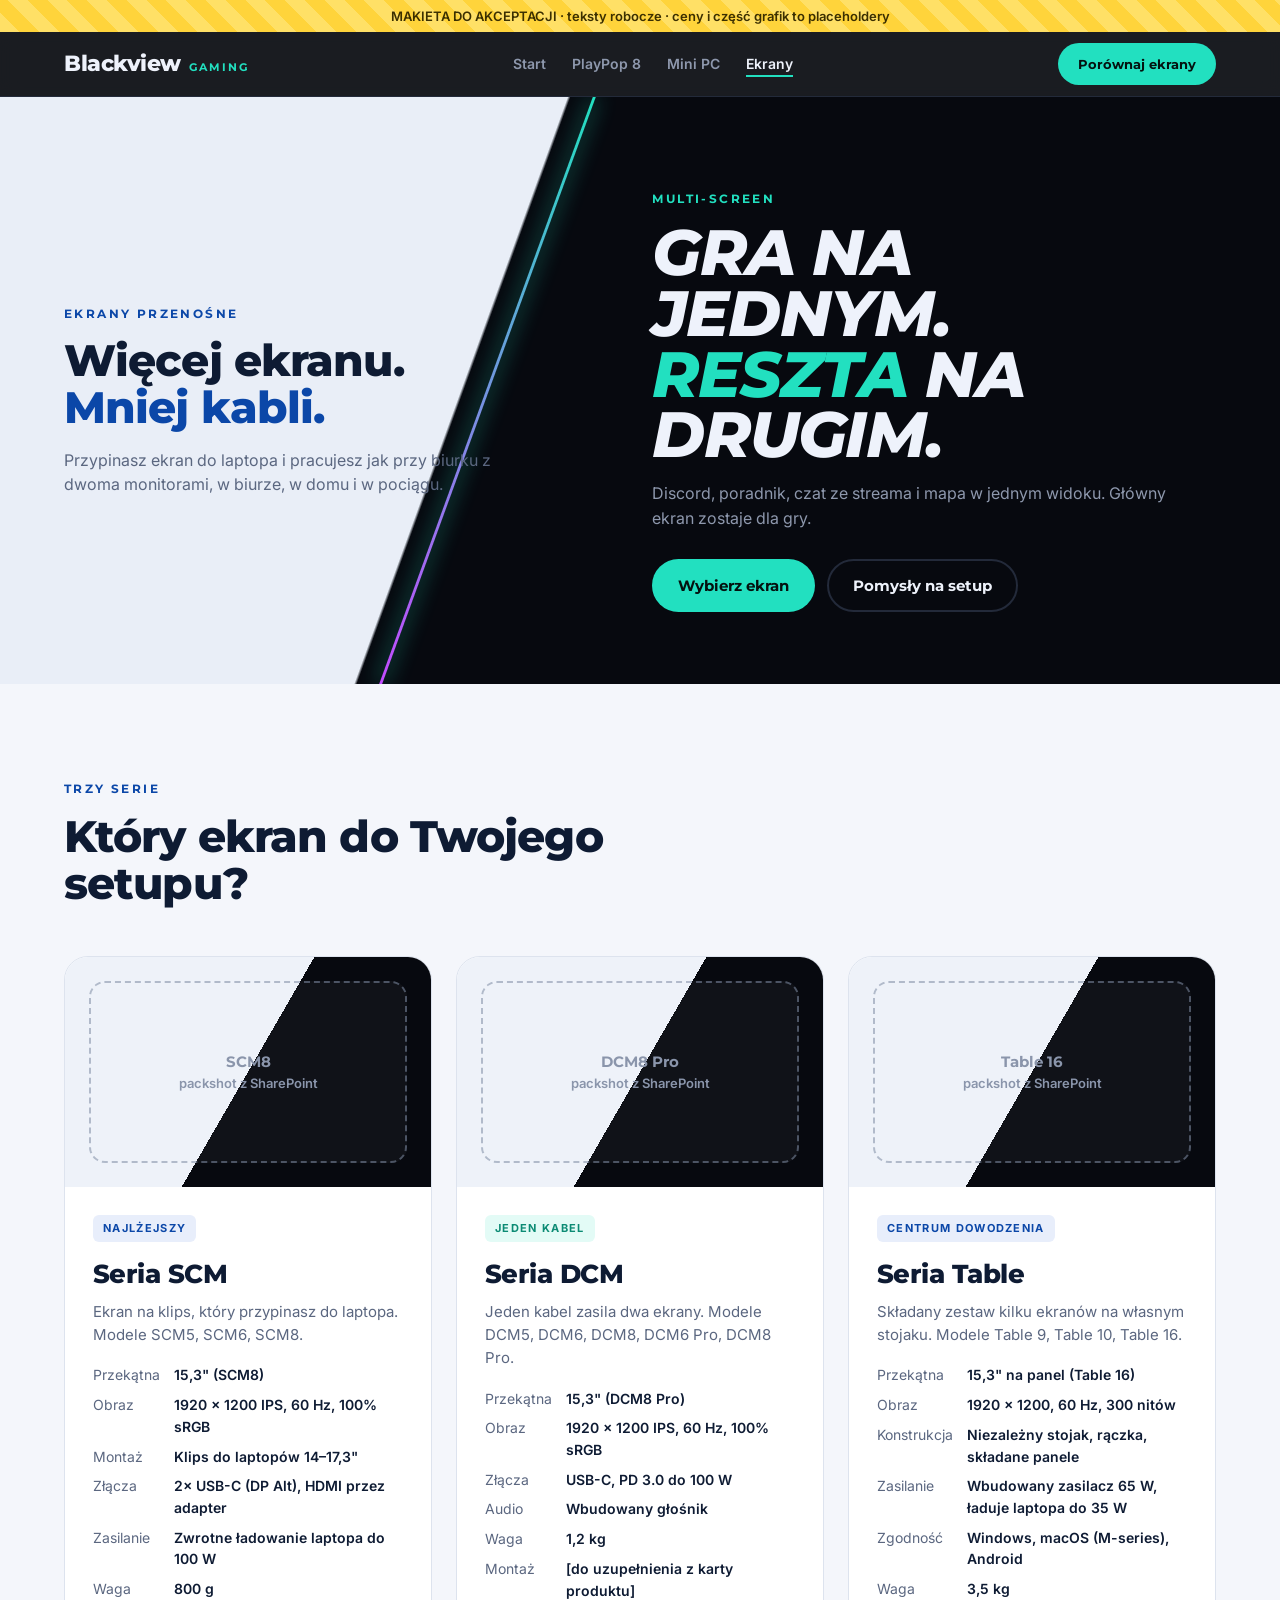
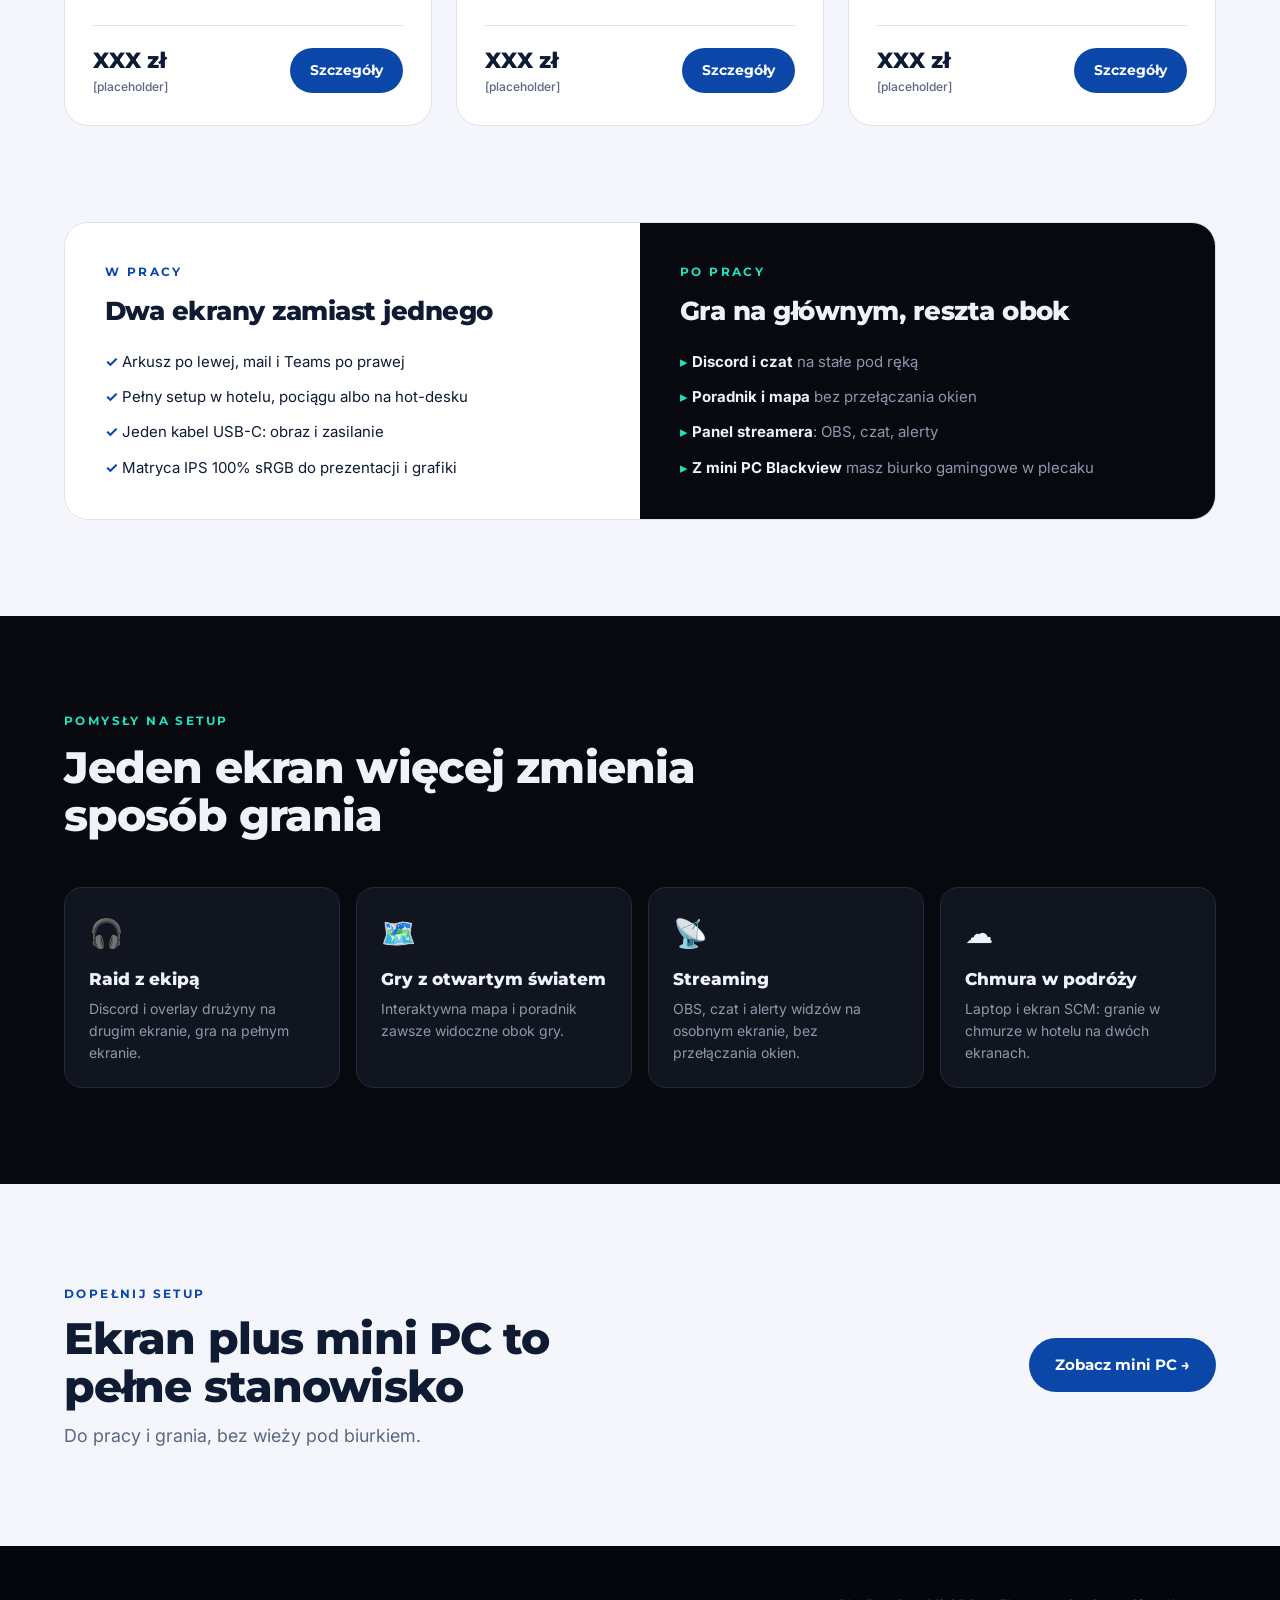
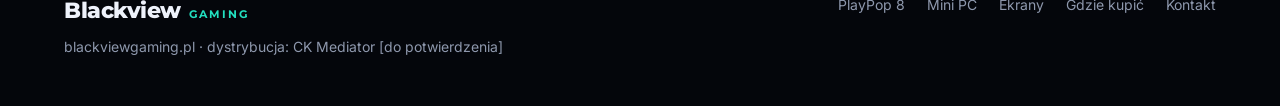
==== ekrany.html @ ffbd8dda "Makieta strony: hub + podstrony PlayPop 8, mini PC, ekrany" ====
<!doctype html>
<html lang="pl">
<head>
  <meta charset="utf-8">
  <meta name="viewport" content="width=device-width, initial-scale=1">
  <title>Ekrany przenośne Blackview – SCM, DCM, Table | blackviewgaming.pl</title>
  <meta name="description" content="Przenośne ekrany Blackview SCM, DCM i Table. Drugi ekran do laptopa w pracy, a po godzinach na czat, poradnik i stream.">
  <link rel="preconnect" href="https://fonts.googleapis.com">
  <link rel="preconnect" href="https://fonts.gstatic.com" crossorigin>
  <link href="https://fonts.googleapis.com/css2?family=Baloo+2:wght@700;800&family=Inter:wght@400;500;600;700&family=Montserrat:ital,wght@0,700;0,800;1,800&display=swap" rel="stylesheet">
  <link rel="stylesheet" href="assets/css/style.css">
</head>
<body>

<div class="mock-bar">MAKIETA DO AKCEPTACJI · teksty robocze · ceny i część grafik to placeholdery</div>

<header class="site-head">
  <div class="wrap">
    <a href="index.html" class="logo">Blackview <small>Gaming</small></a>
    <nav class="nav">
      <a href="index.html">Start</a>
      <a href="playpop.html">PlayPop 8</a>
      <a href="minipc.html">Mini PC</a>
      <a href="ekrany.html" class="active">Ekrany</a>
    </nav>
    <a href="#modele" class="btn btn-neon" style="padding:9px 18px;font-size:13px">Porównaj ekrany</a>
  </div>
</header>

<!-- ============ HERO ============ -->
<section class="page-hero">
  <div class="wrap grid">
    <div class="left">
      <span class="eyebrow">Ekrany przenośne</span>
      <h1 class="h-section" style="margin-top:12px">Więcej ekranu.<br><span class="hl-blue">Mniej kabli.</span></h1>
      <p>Przypinasz ekran do laptopa i pracujesz jak przy biurku z dwoma monitorami, w biurze, w domu i w pociągu.</p>
    </div>
    <div class="right">
      <span class="eyebrow hl-cyan">Multi-screen</span>
      <h2 class="h-display" style="margin-top:12px">Gra na jednym.<br><span class="hl-cyan">Reszta</span> na drugim.</h2>
      <p>Discord, poradnik, czat ze streama i mapa w jednym widoku. Główny ekran zostaje dla gry.</p>
      <div class="ctas">
        <a href="#modele" class="btn btn-neon">Wybierz ekran</a>
        <a href="#zastosowania" class="btn btn-ghost-dark">Pomysły na setup</a>
      </div>
    </div>
  </div>
</section>

<!-- ============ MODELE ============ -->
<section id="modele">
  <div class="wrap">
    <div class="section-head">
      <span class="eyebrow hl-blue">Trzy serie</span>
      <h2 class="h-section">Który ekran do Twojego setupu?</h2>
    </div>
    <div class="products">
      <article class="product">
        <div class="top"><div class="ph"><span><strong>SCM8</strong>packshot z SharePoint</span></div></div>
        <div class="body">
          <span class="badge">Najlżejszy</span>
          <h3>Seria SCM</h3>
          <p class="sub">Ekran na klips, który przypinasz do laptopa. Modele SCM5, SCM6, SCM8.</p>
          <dl>
            <dt>Przekątna</dt><dd>15,3" (SCM8)</dd>
            <dt>Obraz</dt><dd>1920 × 1200 IPS, 60 Hz, 100% sRGB</dd>
            <dt>Montaż</dt><dd>Klips do laptopów 14–17,3"</dd>
            <dt>Złącza</dt><dd>2× USB-C (DP Alt), HDMI przez adapter</dd>
            <dt>Zasilanie</dt><dd>Zwrotne ładowanie laptopa do 100 W</dd>
            <dt>Waga</dt><dd>800 g</dd>
          </dl>
          <div class="price-row">
            <div class="price">XXX zł<small>[placeholder]</small></div>
            <a href="#" class="btn btn-blue" style="padding:10px 18px;font-size:14px">Szczegóły</a>
          </div>
        </div>
      </article>

      <article class="product">
        <div class="top"><div class="ph"><span><strong>DCM8 Pro</strong>packshot z SharePoint</span></div></div>
        <div class="body">
          <span class="badge g">Jeden kabel</span>
          <h3>Seria DCM</h3>
          <p class="sub">Jeden kabel zasila dwa ekrany. Modele DCM5, DCM6, DCM8, DCM6 Pro, DCM8 Pro.</p>
          <dl>
            <dt>Przekątna</dt><dd>15,3" (DCM8 Pro)</dd>
            <dt>Obraz</dt><dd>1920 × 1200 IPS, 60 Hz, 100% sRGB</dd>
            <dt>Złącza</dt><dd>USB-C, PD 3.0 do 100 W</dd>
            <dt>Audio</dt><dd>Wbudowany głośnik</dd>
            <dt>Waga</dt><dd>1,2 kg</dd>
            <dt>Montaż</dt><dd>[do uzupełnienia z karty produktu]</dd>
          </dl>
          <div class="price-row">
            <div class="price">XXX zł<small>[placeholder]</small></div>
            <a href="#" class="btn btn-blue" style="padding:10px 18px;font-size:14px">Szczegóły</a>
          </div>
        </div>
      </article>

      <article class="product">
        <div class="top"><div class="ph"><span><strong>Table 16</strong>packshot z SharePoint</span></div></div>
        <div class="body">
          <span class="badge">Centrum dowodzenia</span>
          <h3>Seria Table</h3>
          <p class="sub">Składany zestaw kilku ekranów na własnym stojaku. Modele Table 9, Table 10, Table 16.</p>
          <dl>
            <dt>Przekątna</dt><dd>15,3" na panel (Table 16)</dd>
            <dt>Obraz</dt><dd>1920 × 1200, 60 Hz, 300 nitów</dd>
            <dt>Konstrukcja</dt><dd>Niezależny stojak, rączka, składane panele</dd>
            <dt>Zasilanie</dt><dd>Wbudowany zasilacz 65 W, ładuje laptopa do 35 W</dd>
            <dt>Zgodność</dt><dd>Windows, macOS (M-series), Android</dd>
            <dt>Waga</dt><dd>3,5 kg</dd>
          </dl>
          <div class="price-row">
            <div class="price">XXX zł<small>[placeholder]</small></div>
            <a href="#" class="btn btn-blue" style="padding:10px 18px;font-size:14px">Szczegóły</a>
          </div>
        </div>
      </article>
    </div>
  </div>
</section>

<!-- ============ DZIEŃ / WIECZÓR ============ -->
<section style="padding-top:0">
  <div class="wrap">
    <div class="modes">
      <div class="mode mode-light">
        <span class="eyebrow">W pracy</span>
        <h3>Dwa ekrany zamiast jednego</h3>
        <ul>
          <li>Arkusz po lewej, mail i Teams po prawej</li>
          <li>Pełny setup w hotelu, pociągu albo na hot-desku</li>
          <li>Jeden kabel USB-C: obraz i zasilanie</li>
          <li>Matryca IPS 100% sRGB do prezentacji i grafiki</li>
        </ul>
      </div>
      <div class="mode mode-dark">
        <span class="eyebrow">Po pracy</span>
        <h3>Gra na głównym, reszta obok</h3>
        <ul>
          <li><strong>Discord i czat</strong> na stałe pod ręką</li>
          <li><strong>Poradnik i mapa</strong> bez przełączania okien</li>
          <li><strong>Panel streamera</strong>: OBS, czat, alerty</li>
          <li><strong>Z mini PC Blackview</strong> masz biurko gamingowe w plecaku</li>
        </ul>
      </div>
    </div>
  </div>
</section>

<!-- ============ ZASTOSOWANIA ============ -->
<section class="dark" id="zastosowania">
  <div class="wrap">
    <div class="section-head">
      <span class="eyebrow">Pomysły na setup</span>
      <h2 class="h-section">Jeden ekran więcej zmienia sposób grania</h2>
    </div>
    <div class="usecases">
      <div class="usecase"><div class="ico">🎧</div><h4>Raid z ekipą</h4><p>Discord i overlay drużyny na drugim ekranie, gra na pełnym ekranie.</p></div>
      <div class="usecase"><div class="ico">🗺️</div><h4>Gry z otwartym światem</h4><p>Interaktywna mapa i poradnik zawsze widoczne obok gry.</p></div>
      <div class="usecase"><div class="ico">📡</div><h4>Streaming</h4><p>OBS, czat i alerty widzów na osobnym ekranie, bez przełączania okien.</p></div>
      <div class="usecase"><div class="ico">☁️</div><h4>Chmura w podróży</h4><p>Laptop i ekran SCM: granie w chmurze w hotelu na dwóch ekranach.</p></div>
    </div>
  </div>
</section>

<!-- ============ CROSS-SELL ============ -->
<section>
  <div class="wrap" style="display:flex;justify-content:space-between;align-items:center;gap:32px;flex-wrap:wrap">
    <div style="max-width:620px">
      <span class="eyebrow hl-blue">Dopełnij setup</span>
      <h2 class="h-section" style="margin-top:10px">Ekran plus mini PC to pełne stanowisko</h2>
      <p class="lead" style="color:var(--office-muted);margin-top:12px">Do pracy i grania, bez wieży pod biurkiem.</p>
    </div>
    <a href="minipc.html" class="btn btn-blue">Zobacz mini PC →</a>
  </div>
</section>

<footer class="site-foot">
  <div class="wrap">
    <div>
      <div class="logo">Blackview <small>Gaming</small></div>
      <p style="margin-top:8px">blackviewgaming.pl · dystrybucja: CK Mediator [do potwierdzenia]</p>
    </div>
    <nav>
      <a href="playpop.html">PlayPop 8</a>
      <a href="minipc.html">Mini PC</a>
      <a href="ekrany.html">Ekrany</a>
      <a href="#">Gdzie kupić</a>
      <a href="#">Kontakt</a>
    </nav>
  </div>
</footer>

</body>
</html>
---- assets/css/style.css ----
/* ==========================================================
   Blackview Gaming – makieta (CK Mediator)
   Dwa światy: jasny "office" + ciemny "gaming", plus PlayPop
   ========================================================== */

:root {
  /* office – jasny */
  --office-bg: #f4f6fb;
  --office-surface: #ffffff;
  --office-ink: #0e1b33;
  --office-muted: #5b6780;
  --office-blue: #0b47a8;
  --office-line: #dde3ee;

  /* gaming – ciemny */
  --game-bg: #07090f;
  --game-surface: #11151f;
  --game-surface-2: #181d2a;
  --game-ink: #eef2fb;
  --game-muted: #8e98ad;
  --game-line: #232a3a;

  /* akcenty wspólne */
  --cyan: #22e0c0;
  --magenta: #c24cff;

  /* PlayPop */
  --pop-yellow: #f6c933;
  --pop-mint: #4fd6be;
  --pop-cream: #fff8e6;
  --pop-coral: #ff7a59;
  --pop-ink: #2a2a2a;

  --radius: 18px;
  --max: 1200px;
  --font-head: "Montserrat", system-ui, sans-serif;
  --font-body: "Inter", system-ui, sans-serif;
  --font-pop: "Baloo 2", "Montserrat", system-ui, sans-serif;
}

* { box-sizing: border-box; margin: 0; padding: 0; }
html { scroll-behavior: smooth; }
body {
  font-family: var(--font-body);
  background: var(--office-bg);
  color: var(--office-ink);
  line-height: 1.55;
  -webkit-font-smoothing: antialiased;
}
img { max-width: 100%; display: block; }
a { color: inherit; text-decoration: none; }

.wrap { width: 100%; max-width: var(--max); margin: 0 auto; padding: 0 24px; }

/* ---------- pasek makiety ---------- */
.mock-bar {
  background: repeating-linear-gradient(45deg, #ffe066 0 14px, #ffd43b 14px 28px);
  color: #3b2f00;
  font-size: 13px;
  font-weight: 600;
  text-align: center;
  padding: 6px 16px;
}

/* ---------- nagłówek ---------- */
.site-head {
  position: sticky; top: 0; z-index: 50;
  background: rgba(7, 9, 15, .92);
  backdrop-filter: blur(10px);
  border-bottom: 1px solid var(--game-line);
  color: var(--game-ink);
}
.site-head .wrap { display: flex; align-items: center; justify-content: space-between; height: 64px; gap: 16px; }
.logo { font-family: var(--font-head); font-weight: 800; font-size: 22px; letter-spacing: -.02em; display: flex; align-items: baseline; gap: 8px; }
.logo small { font-weight: 700; font-size: 11px; letter-spacing: .18em; text-transform: uppercase; color: var(--cyan); }
.nav { display: flex; gap: 26px; font-size: 14px; font-weight: 600; }
.nav a { color: var(--game-muted); transition: color .2s; }
.nav a:hover, .nav a.active { color: var(--game-ink); }
.nav a.active { box-shadow: 0 2px 0 var(--cyan); }

/* ---------- przyciski ---------- */
.btn {
  display: inline-flex; align-items: center; gap: 8px;
  font-family: var(--font-head); font-weight: 700; font-size: 15px;
  padding: 13px 24px; border-radius: 999px; border: 2px solid transparent;
  transition: transform .15s, box-shadow .2s, background .2s;
  cursor: pointer;
}
.btn:hover { transform: translateY(-2px); }
.btn-blue { background: var(--office-blue); color: #fff; }
.btn-blue:hover { box-shadow: 0 10px 24px rgba(11, 71, 168, .3); }
.btn-neon { background: var(--cyan); color: #04120f; }
.btn-neon:hover { box-shadow: 0 0 28px rgba(34, 224, 192, .55); }
.btn-ghost-dark { border-color: var(--game-line); color: var(--game-ink); }
.btn-ghost-light { border-color: var(--office-line); color: var(--office-ink); background: #fff; }
.btn-pop { background: var(--pop-ink); color: var(--pop-yellow); font-family: var(--font-pop); font-size: 17px; }

/* ---------- typografia ---------- */
.eyebrow {
  font-family: var(--font-head); font-weight: 700; font-size: 12px;
  letter-spacing: .2em; text-transform: uppercase;
}
.h-display {
  font-family: var(--font-head); font-weight: 800; font-style: italic;
  text-transform: uppercase; line-height: .95; letter-spacing: -.02em;
  font-size: clamp(40px, 6.4vw, 84px);
}
.h-section {
  font-family: var(--font-head); font-weight: 800; letter-spacing: -.02em;
  font-size: clamp(28px, 3.6vw, 44px); line-height: 1.08;
}
.lead { font-size: clamp(16px, 1.4vw, 19px); }
.hl-cyan { color: var(--cyan); }
.hl-blue { color: var(--office-blue); }
.hl-mag { color: var(--magenta); }

section { padding: 96px 0; }
.section-head { max-width: 720px; margin-bottom: 48px; }
.section-head .eyebrow { margin-bottom: 14px; display: block; }
.section-head p { margin-top: 16px; }

/* ==========================================================
   HERO – podział jasny / ciemny
   ========================================================== */
.split-hero { position: relative; min-height: 640px; overflow: hidden; }
.split-hero .side { position: absolute; inset: 0; }
.split-hero .side-light {
  background:
    radial-gradient(circle at 20% 30%, #ffffff 0, transparent 55%),
    linear-gradient(135deg, #eef2f9, #dfe6f3);
  clip-path: polygon(0 0, 58% 0, 42% 100%, 0 100%);
}
.split-hero .side-dark {
  background:
    radial-gradient(circle at 80% 70%, rgba(194, 76, 255, .22), transparent 45%),
    radial-gradient(circle at 70% 20%, rgba(34, 224, 192, .18), transparent 40%),
    var(--game-bg);
  clip-path: polygon(58% 0, 100% 0, 100% 100%, 42% 100%);
}
.split-hero .seam {
  position: absolute; inset: 0;
  background: linear-gradient(var(--cyan), var(--magenta));
  clip-path: polygon(57.85% 0, 58.15% 0, 42.15% 100%, 41.85% 100%);
  filter: drop-shadow(0 0 10px var(--cyan));
}
.split-hero .content {
  position: relative; z-index: 2;
  display: grid; grid-template-columns: 1fr 1fr; min-height: 640px; align-items: center;
}
.split-hero .col { padding: 64px 0; }
.split-hero .col-light { color: var(--office-ink); padding-right: 64px; }
.split-hero .col-dark { color: var(--game-ink); padding-left: 96px; text-align: right; }
.split-hero .col-light .eyebrow { color: var(--office-blue); }
.split-hero .col-dark .eyebrow { color: var(--cyan); }
.split-hero .h-display { margin: 16px 0 20px; }
.split-hero .col-light .lead { color: var(--office-muted); max-width: 420px; }
.split-hero .col-dark .lead { color: var(--game-muted); max-width: 420px; margin-left: auto; }
.split-hero .ctas { display: flex; gap: 12px; margin-top: 32px; flex-wrap: wrap; }
.split-hero .col-dark .ctas { justify-content: flex-end; }
.hero-tag {
  position: absolute; z-index: 3; left: 50%; bottom: 36px; transform: translateX(-50%);
  background: var(--game-bg); color: var(--game-ink);
  border: 1px solid var(--game-line); border-radius: 999px;
  padding: 10px 22px; font-family: var(--font-head); font-weight: 700; font-size: 14px;
  white-space: nowrap; box-shadow: 0 10px 30px rgba(0, 0, 0, .35);
}
.hero-tag span { color: var(--cyan); }

/* ==========================================================
   Karty produktów (hub)
   ========================================================== */
.hub-cards { display: grid; grid-template-columns: repeat(3, 1fr); gap: 24px; }
.hub-card {
  position: relative; border-radius: 24px; overflow: hidden;
  min-height: 460px; display: flex; flex-direction: column; justify-content: flex-end;
  padding: 32px; transition: transform .25s, box-shadow .25s;
}
.hub-card:hover { transform: translateY(-6px); box-shadow: 0 24px 50px rgba(14, 27, 51, .18); }
.hub-card .visual { position: absolute; inset: 0 0 auto 0; height: 62%; display: grid; place-items: center; padding: 28px; }
.hub-card .visual img { max-height: 100%; object-fit: contain; filter: drop-shadow(0 18px 30px rgba(0, 0, 0, .25)); }
.hub-card h3 { font-family: var(--font-head); font-weight: 800; font-size: 28px; letter-spacing: -.02em; position: relative; }
.hub-card p { margin-top: 8px; font-size: 15px; position: relative; }
.hub-card .more { margin-top: 18px; font-family: var(--font-head); font-weight: 700; font-size: 14px; position: relative; }
.hub-card .more::after { content: " →"; }

.card-pop { background: linear-gradient(160deg, var(--pop-yellow) 0 55%, var(--pop-cream) 55%); color: var(--pop-ink); }
.card-pop h3 { font-family: var(--font-pop); font-size: 34px; }
.card-pop .more { color: #0f8f78; }

.card-pc { background: linear-gradient(115deg, #e9eef7 0 50%, var(--game-bg) 50%); color: var(--game-ink); }
.card-pc .text { background: rgba(7, 9, 15, .86); margin: -12px; padding: 20px; border-radius: 16px; position: relative; }
.card-pc .more { color: var(--cyan); }

.card-screen { background: linear-gradient(245deg, #e9eef7 0 50%, #0d1220 50%); color: var(--game-ink); }
.card-screen .text { background: rgba(7, 9, 15, .86); margin: -12px; padding: 20px; border-radius: 16px; position: relative; }
.card-screen .more { color: var(--cyan); }

/* placeholder packshotu (grafiki z SharePoint) */
.ph {
  width: 100%; height: 100%; min-height: 180px;
  border: 2px dashed rgba(127, 140, 165, .55); border-radius: 16px;
  display: grid; place-items: center; text-align: center;
  font-size: 13px; font-weight: 600; color: #7f8ca5; padding: 16px;
  background: rgba(255, 255, 255, .04);
}
.ph strong { display: block; font-family: var(--font-head); font-size: 15px; color: inherit; }

/* ==========================================================
   Sekcja: granie bez drogiego PC (ciemna)
   ========================================================== */
.dark { background: var(--game-bg); color: var(--game-ink); }
.dark .section-head p, .dark .muted { color: var(--game-muted); }
.dark .eyebrow { color: var(--cyan); }

.compare { display: grid; grid-template-columns: 1fr auto 1fr; gap: 24px; align-items: stretch; }
.compare .box { border-radius: var(--radius); padding: 32px; border: 1px solid var(--game-line); background: var(--game-surface); }
.compare .box.win { border-color: rgba(34, 224, 192, .5); box-shadow: 0 0 0 1px rgba(34, 224, 192, .2), 0 20px 50px rgba(34, 224, 192, .08); }
.compare .vs { align-self: center; font-family: var(--font-head); font-weight: 800; font-style: italic; font-size: 28px; color: var(--magenta); }
.compare h4 { font-family: var(--font-head); font-size: 20px; font-weight: 800; margin-bottom: 6px; }
.compare .price { font-family: var(--font-head); font-weight: 800; font-size: 40px; margin: 14px 0; letter-spacing: -.02em; }
.compare .box:not(.win) .price { color: var(--game-muted); text-decoration: line-through; text-decoration-color: var(--magenta); }
.compare .box.win .price { color: var(--cyan); }
.compare ul { list-style: none; display: grid; gap: 10px; font-size: 15px; color: var(--game-muted); }
.compare li::before { content: "▸ "; color: var(--cyan); }
.footnote { font-size: 12px; color: var(--game-muted); margin-top: 20px; }

.steps { display: grid; grid-template-columns: repeat(3, 1fr); gap: 20px; margin-top: 56px; }
.step { background: var(--game-surface); border: 1px solid var(--game-line); border-radius: var(--radius); padding: 28px; }
.step .num { font-family: var(--font-head); font-weight: 800; font-style: italic; font-size: 44px; line-height: 1; background: linear-gradient(var(--cyan), var(--magenta)); -webkit-background-clip: text; background-clip: text; color: transparent; }
.step h4 { font-family: var(--font-head); font-weight: 800; font-size: 19px; margin: 12px 0 6px; }
.step p { font-size: 15px; color: var(--game-muted); }

/* ==========================================================
   PlayPop – pas na hubie i podstrona
   ========================================================== */
.pop { background: var(--pop-cream); color: var(--pop-ink); font-family: var(--font-body); }
.pop .h-pop { font-family: var(--font-pop); font-weight: 800; line-height: 1; letter-spacing: -.01em; font-size: clamp(40px, 6vw, 80px); }
.pop .h-pop .y { color: var(--pop-yellow); -webkit-text-stroke: 2px var(--pop-ink); paint-order: stroke fill; }
.pop .h-pop .m { color: var(--pop-mint); -webkit-text-stroke: 2px var(--pop-ink); paint-order: stroke fill; }
.pop .h-section { font-family: var(--font-pop); font-size: clamp(30px, 4vw, 48px); }
.pop .eyebrow { color: #0f8f78; }

.pop-band { display: grid; grid-template-columns: 1.1fr .9fr; gap: 48px; align-items: center; }
.pop-band .visual { position: relative; }
.pop-band .visual::before { content: ""; position: absolute; inset: 8% 6%; background: var(--pop-yellow); border-radius: 40% 60% 55% 45% / 50% 45% 55% 50%; }
.pop-band .visual img { position: relative; }
.pop-pills { display: flex; flex-wrap: wrap; gap: 10px; margin: 24px 0 32px; }
.pill { background: #fff; border: 2px solid var(--pop-ink); border-radius: 999px; padding: 6px 16px; font-weight: 700; font-size: 14px; }
.pill.y { background: var(--pop-yellow); }
.pill.m { background: var(--pop-mint); }

.pop-hero { background: linear-gradient(180deg, #fff3c4, var(--pop-cream)); padding: 72px 0 40px; overflow: hidden; }
.pop-hero .grid { display: grid; grid-template-columns: 1fr 1fr; gap: 40px; align-items: center; }
.pop-hero .tagline { font-family: var(--font-pop); font-weight: 700; font-size: clamp(22px, 2.4vw, 30px); margin: 14px 0 18px; }
.pop-hero .visual { position: relative; }
.pop-hero .visual .blob { position: absolute; inset: 4%; background: var(--pop-mint); border-radius: 50% 40% 55% 45% / 45% 55% 45% 55%; opacity: .55; }
.pop-hero .visual img { position: relative; }

.pop-feats { display: grid; grid-template-columns: repeat(3, 1fr); gap: 20px; }
.pop-feat { background: #fff; border: 2px solid var(--pop-ink); border-radius: 24px; padding: 28px; box-shadow: 6px 6px 0 var(--pop-ink); }
.pop-feat:nth-child(3n+1) { background: #fff9e0; }
.pop-feat:nth-child(3n+2) { background: #e5faf5; }
.pop-feat:nth-child(3n) { background: #fff0ea; }
.pop-feat .ico { font-size: 34px; }
.pop-feat h4 { font-family: var(--font-pop); font-weight: 800; font-size: 23px; margin: 10px 0 6px; line-height: 1.15; }
.pop-feat p { font-size: 15px; }

.pop-photos { display: grid; grid-template-columns: 1fr 1fr; gap: 20px; }
.pop-photos img { border-radius: 24px; border: 2px solid var(--pop-ink); width: 100%; aspect-ratio: 2 / 1; object-fit: cover; }

.pop-privacy { display: grid; grid-template-columns: .8fr 1.2fr; gap: 48px; align-items: center; }
.pop-privacy .imgs { display: grid; grid-template-columns: 1fr 1fr; gap: 12px; }
.pop-privacy .imgs img { background: #fff; border-radius: 20px; border: 2px solid var(--pop-ink); }

.spec-table { width: 100%; border-collapse: collapse; font-size: 15px; background: #fff; border: 2px solid var(--pop-ink); border-radius: 20px; overflow: hidden; }
.spec-table th, .spec-table td { text-align: left; padding: 13px 20px; border-bottom: 1px solid #eee3c4; vertical-align: top; }
.spec-table th { width: 34%; font-weight: 700; background: #fffaf0; }
.spec-table tr:last-child th, .spec-table tr:last-child td { border-bottom: 0; }

.notice { border-left: 4px solid var(--pop-coral); background: #fff; padding: 16px 20px; border-radius: 0 14px 14px 0; font-size: 14px; margin-top: 24px; }

/* ==========================================================
   Podstrony mini PC / ekrany (split light/dark)
   ========================================================== */
.page-hero { position: relative; overflow: hidden; color: var(--game-ink); background: var(--game-bg); padding: 88px 0 72px; }
.page-hero::before {
  content: ""; position: absolute; inset: 0;
  background: linear-gradient(110deg, #e9eef7 0 38%, transparent 38.2%);
}
.page-hero::after {
  content: ""; position: absolute; top: 0; bottom: 0; left: 38%; width: 3px;
  background: linear-gradient(var(--cyan), var(--magenta)); transform: skewX(-20deg); box-shadow: 0 0 20px var(--cyan);
}
.page-hero .grid { position: relative; z-index: 2; display: grid; grid-template-columns: .9fr 1.1fr; gap: 40px; align-items: center; }
.page-hero .left { color: var(--office-ink); padding-right: 32px; }
.page-hero .left .eyebrow { color: var(--office-blue); }
.page-hero .left p { color: var(--office-muted); margin-top: 16px; }
.page-hero .right { padding-left: 48px; }
.page-hero .right .h-display { font-size: clamp(36px, 5vw, 68px); }
.page-hero .right p { color: var(--game-muted); margin-top: 16px; max-width: 520px; }
.page-hero .ctas { display: flex; gap: 12px; margin-top: 28px; flex-wrap: wrap; }

.modes { display: grid; grid-template-columns: 1fr 1fr; border-radius: 24px; overflow: hidden; border: 1px solid var(--office-line); }
.mode { padding: 40px; }
.mode-light { background: #fff; color: var(--office-ink); }
.mode-dark { background: var(--game-bg); color: var(--game-ink); }
.mode .eyebrow { display: block; margin-bottom: 10px; }
.mode-light .eyebrow { color: var(--office-blue); }
.mode-dark .eyebrow { color: var(--cyan); }
.mode h3 { font-family: var(--font-head); font-weight: 800; font-size: 26px; letter-spacing: -.02em; margin-bottom: 18px; }
.mode ul { list-style: none; display: grid; gap: 12px; font-size: 15px; }
.mode-light li::before { content: "✓ "; color: var(--office-blue); font-weight: 700; }
.mode-dark li::before { content: "▸ "; color: var(--cyan); }
.mode-dark li { color: var(--game-muted); }
.mode-dark li strong { color: var(--game-ink); }

.products { display: grid; grid-template-columns: repeat(3, 1fr); gap: 24px; }
.product {
  background: var(--office-surface); border: 1px solid var(--office-line); border-radius: 24px;
  overflow: hidden; display: flex; flex-direction: column;
}
.product .top { background: linear-gradient(120deg, #eef2f9 0 50%, var(--game-bg) 50%); padding: 24px; height: 230px; }
.product .top .ph { color: #8a95ab; }
.product .body { padding: 28px; display: flex; flex-direction: column; flex: 1; }
.product .badge { align-self: flex-start; font-size: 11px; font-weight: 700; letter-spacing: .12em; text-transform: uppercase; padding: 5px 10px; border-radius: 6px; background: #e8eefb; color: var(--office-blue); margin-bottom: 12px; }
.product .badge.g { background: #e3fbf6; color: #0c8b74; }
.product h3 { font-family: var(--font-head); font-weight: 800; font-size: 26px; letter-spacing: -.02em; }
.product .sub { color: var(--office-muted); font-size: 15px; margin: 6px 0 18px; }
.product dl { display: grid; grid-template-columns: auto 1fr; gap: 8px 14px; font-size: 14px; margin-bottom: 24px; }
.product dt { color: var(--office-muted); }
.product dd { font-weight: 600; }
.product .price-row { margin-top: auto; display: flex; align-items: center; justify-content: space-between; gap: 12px; padding-top: 18px; border-top: 1px solid var(--office-line); }
.product .price { font-family: var(--font-head); font-weight: 800; font-size: 22px; }
.product .price small { display: block; font-family: var(--font-body); font-weight: 500; font-size: 12px; color: var(--office-muted); }

.tiers { display: grid; grid-template-columns: repeat(3, 1fr); gap: 20px; }
.tier { background: var(--game-surface); border: 1px solid var(--game-line); border-radius: var(--radius); padding: 28px; }
.tier .lvl { display: flex; gap: 4px; margin-bottom: 16px; }
.tier .lvl i { width: 26px; height: 6px; border-radius: 3px; background: var(--game-line); }
.tier .lvl i.on { background: linear-gradient(90deg, var(--cyan), var(--magenta)); }
.tier h4 { font-family: var(--font-head); font-weight: 800; font-size: 20px; margin-bottom: 8px; }
.tier p { color: var(--game-muted); font-size: 15px; }
.tier .ex { margin-top: 14px; font-size: 13px; color: var(--game-ink); opacity: .8; }

.usecases { display: grid; grid-template-columns: repeat(4, 1fr); gap: 16px; }
.usecase { background: var(--game-surface); border: 1px solid var(--game-line); border-radius: var(--radius); padding: 24px; }
.usecase .ico { font-size: 28px; }
.usecase h4 { font-family: var(--font-head); font-weight: 800; font-size: 17px; margin: 10px 0 6px; }
.usecase p { color: var(--game-muted); font-size: 14px; }

/* ---------- social / CTA ---------- */
.social { background: linear-gradient(110deg, #ffffff 0 50%, var(--game-bg) 50%); }
.social .grid { display: grid; grid-template-columns: 1fr 1fr; gap: 0; }
.social .half { padding: 24px 48px 24px 0; }
.social .half.dark-side { padding: 24px 0 24px 48px; color: var(--game-ink); }
.social .half.dark-side p { color: var(--game-muted); }
.social p { color: var(--office-muted); margin: 12px 0 24px; }
.social .chips { display: flex; gap: 10px; flex-wrap: wrap; }

/* ---------- stopka ---------- */
.site-foot { background: #04060b; color: var(--game-muted); font-size: 14px; padding: 48px 0; }
.site-foot .wrap { display: flex; justify-content: space-between; gap: 24px; flex-wrap: wrap; }
.site-foot .logo { color: var(--game-ink); }
.site-foot nav { display: flex; gap: 22px; flex-wrap: wrap; }
.site-foot nav a:hover { color: var(--game-ink); }

/* ==========================================================
   Responsywność
   ========================================================== */
@media (max-width: 980px) {
  .hub-cards, .products, .tiers, .pop-feats, .steps { grid-template-columns: 1fr 1fr; }
  .usecases { grid-template-columns: 1fr 1fr; }
}

@media (max-width: 760px) {
  .wrap { padding: 0 16px; }
  section { padding: 64px 0; }
  .nav { display: none; }
  .site-head .btn { display: none; }
  .hub-card { min-height: 540px; }
  .hub-card .visual { height: 56%; }
  html, body { overflow-x: hidden; }

  .split-hero, .split-hero .content { min-height: 0; }
  .split-hero .side-light { clip-path: polygon(0 0, 100% 0, 100% 46%, 0 54%); }
  .split-hero .side-dark { clip-path: polygon(0 54%, 100% 46%, 100% 100%, 0 100%); }
  .split-hero .seam { display: none; }
  .split-hero .content { grid-template-columns: 1fr; }
  .split-hero .col-light { padding: 48px 0 72px; }
  .split-hero .col-dark { padding: 72px 0 96px; text-align: left; }
  .split-hero .col-dark .lead { margin-left: 0; }
  .split-hero .col-dark .ctas { justify-content: flex-start; }
  .hero-tag { white-space: normal; text-align: center; width: calc(100% - 32px); bottom: 24px; }

  .hub-cards, .products, .tiers, .pop-feats, .steps, .usecases,
  .pop-band, .pop-hero .grid, .pop-privacy, .pop-photos, .modes,
  .page-hero .grid, .social .grid { grid-template-columns: 1fr; }
  .compare { grid-template-columns: 1fr; }
  .compare .vs { justify-self: center; }

  .page-hero::before { background: linear-gradient(170deg, #e9eef7 0 47%, transparent 47.2%); }
  .page-hero::after { display: none; }
  .page-hero .left { padding: 0 0 40px; }
  .page-hero .right { padding-left: 0; }

  .social { background: linear-gradient(175deg, #ffffff 0 50%, var(--game-bg) 50%); }
  .social .half, .social .half.dark-side { padding: 32px 0; }
  .mode { padding: 28px; }
}
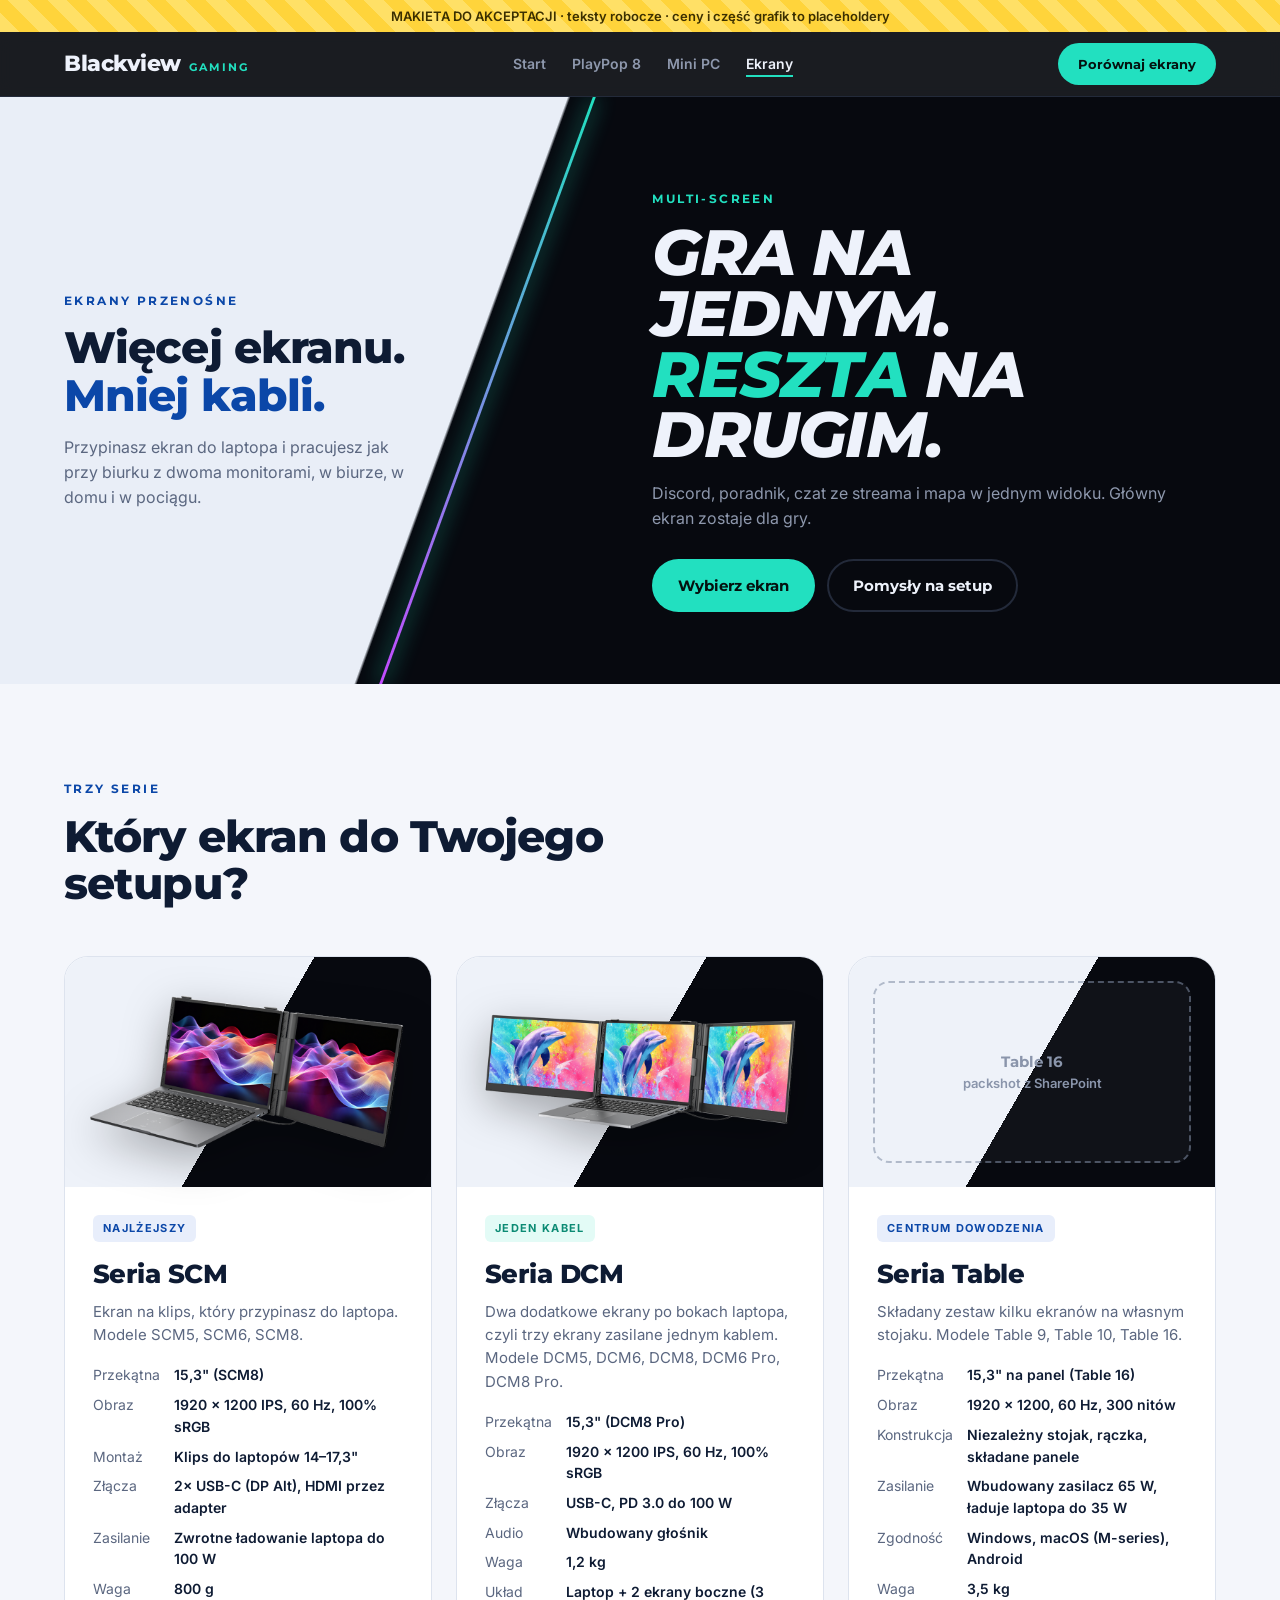
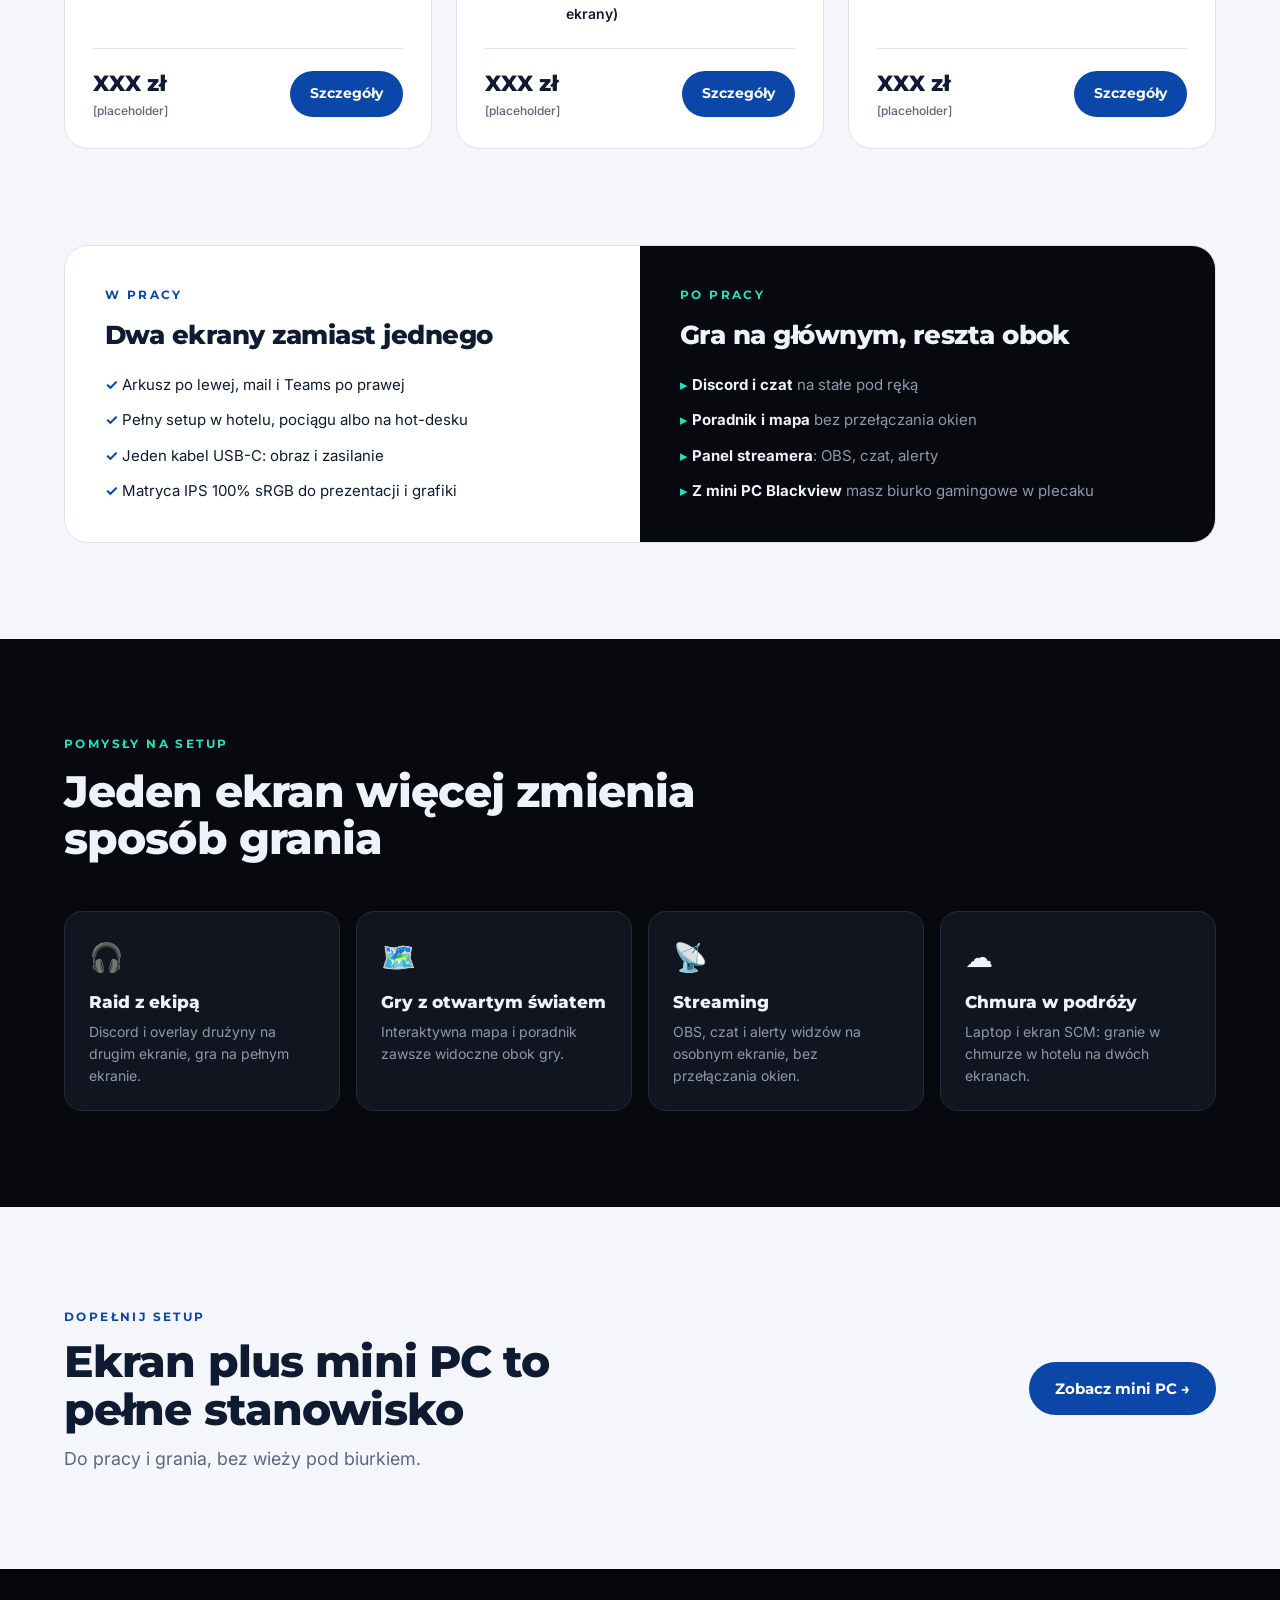
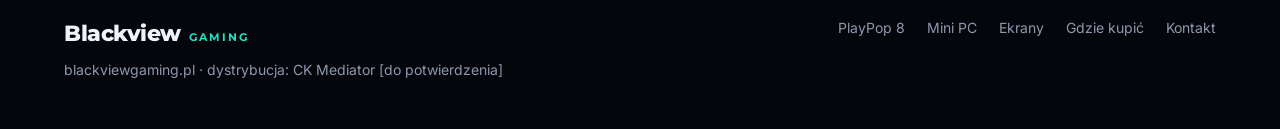
==== commit 3aa0cbd1: "Ekrany: packshoty SCM8 i DCM8 Pro, poprawka opisu DCM" ====
--- a/ekrany.html
+++ b/ekrany.html
@@ -3,6 +3,7 @@
 <head>
   <meta charset="utf-8">
   <meta name="viewport" content="width=device-width, initial-scale=1">
+  <meta name="robots" content="noindex, nofollow">
   <title>Ekrany przenośne Blackview – SCM, DCM, Table | blackviewgaming.pl</title>
   <meta name="description" content="Przenośne ekrany Blackview SCM, DCM i Table. Drugi ekran do laptopa w pracy, a po godzinach na czat, poradnik i stream.">
   <link rel="preconnect" href="https://fonts.googleapis.com">
@@ -56,7 +57,7 @@
     </div>
     <div class="products">
       <article class="product">
-        <div class="top"><div class="ph"><span><strong>SCM8</strong>packshot z SharePoint</span></div></div>
+        <div class="top"><img src="assets/img/scm8.png" alt="Blackview SCM8 – ekran przypięty do laptopa"></div>
         <div class="body">
           <span class="badge">Najlżejszy</span>
           <h3>Seria SCM</h3>
@@ -77,18 +78,18 @@
       </article>
 
       <article class="product">
-        <div class="top"><div class="ph"><span><strong>DCM8 Pro</strong>packshot z SharePoint</span></div></div>
+        <div class="top"><img src="assets/img/dcm8pro.png" alt="Blackview DCM8 Pro – dwa ekrany po bokach laptopa"></div>
         <div class="body">
           <span class="badge g">Jeden kabel</span>
           <h3>Seria DCM</h3>
-          <p class="sub">Jeden kabel zasila dwa ekrany. Modele DCM5, DCM6, DCM8, DCM6 Pro, DCM8 Pro.</p>
+          <p class="sub">Dwa dodatkowe ekrany po bokach laptopa, czyli trzy ekrany zasilane jednym kablem. Modele DCM5, DCM6, DCM8, DCM6 Pro, DCM8 Pro.</p>
           <dl>
             <dt>Przekątna</dt><dd>15,3" (DCM8 Pro)</dd>
             <dt>Obraz</dt><dd>1920 × 1200 IPS, 60 Hz, 100% sRGB</dd>
             <dt>Złącza</dt><dd>USB-C, PD 3.0 do 100 W</dd>
             <dt>Audio</dt><dd>Wbudowany głośnik</dd>
             <dt>Waga</dt><dd>1,2 kg</dd>
-            <dt>Montaż</dt><dd>[do uzupełnienia z karty produktu]</dd>
+            <dt>Układ</dt><dd>Laptop + 2 ekrany boczne (3 ekrany)</dd>
           </dl>
           <div class="price-row">
             <div class="price">XXX zł<small>[placeholder]</small></div>
--- a/assets/css/style.css
+++ b/assets/css/style.css
@@ -294,7 +294,7 @@
 .page-hero .grid { position: relative; z-index: 2; display: grid; grid-template-columns: .9fr 1.1fr; gap: 40px; align-items: center; }
 .page-hero .left { color: var(--office-ink); padding-right: 32px; }
 .page-hero .left .eyebrow { color: var(--office-blue); }
-.page-hero .left p { color: var(--office-muted); margin-top: 16px; }
+.page-hero .left p { color: var(--office-muted); margin-top: 16px; max-width: 340px; }
 .page-hero .right { padding-left: 48px; }
 .page-hero .right .h-display { font-size: clamp(36px, 5vw, 68px); }
 .page-hero .right p { color: var(--game-muted); margin-top: 16px; max-width: 520px; }
@@ -321,6 +321,7 @@
 }
 .product .top { background: linear-gradient(120deg, #eef2f9 0 50%, var(--game-bg) 50%); padding: 24px; height: 230px; }
 .product .top .ph { color: #8a95ab; }
+.product .top img { width: 100%; height: 100%; object-fit: contain; filter: drop-shadow(0 14px 22px rgba(0, 0, 0, .3)); }
 .product .body { padding: 28px; display: flex; flex-direction: column; flex: 1; }
 .product .badge { align-self: flex-start; font-size: 11px; font-weight: 700; letter-spacing: .12em; text-transform: uppercase; padding: 5px 10px; border-radius: 6px; background: #e8eefb; color: var(--office-blue); margin-bottom: 12px; }
 .product .badge.g { background: #e3fbf6; color: #0c8b74; }
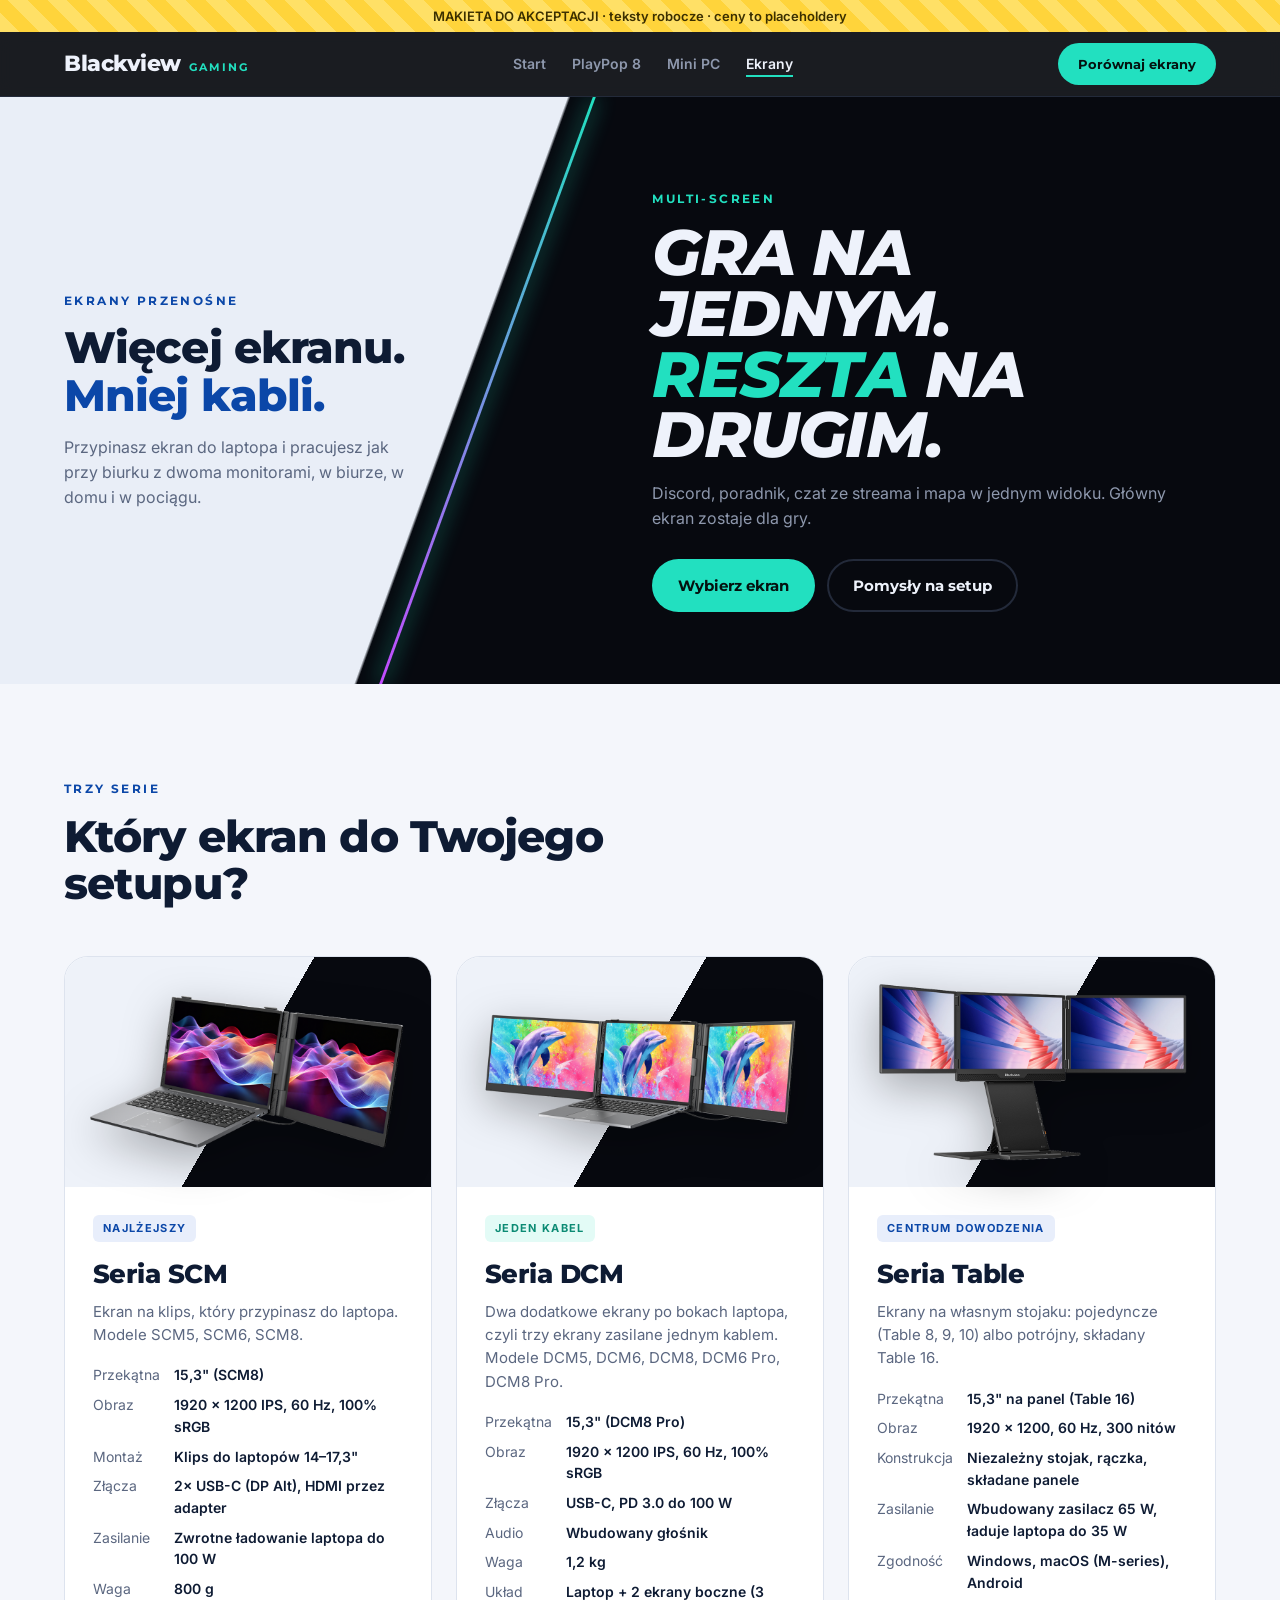
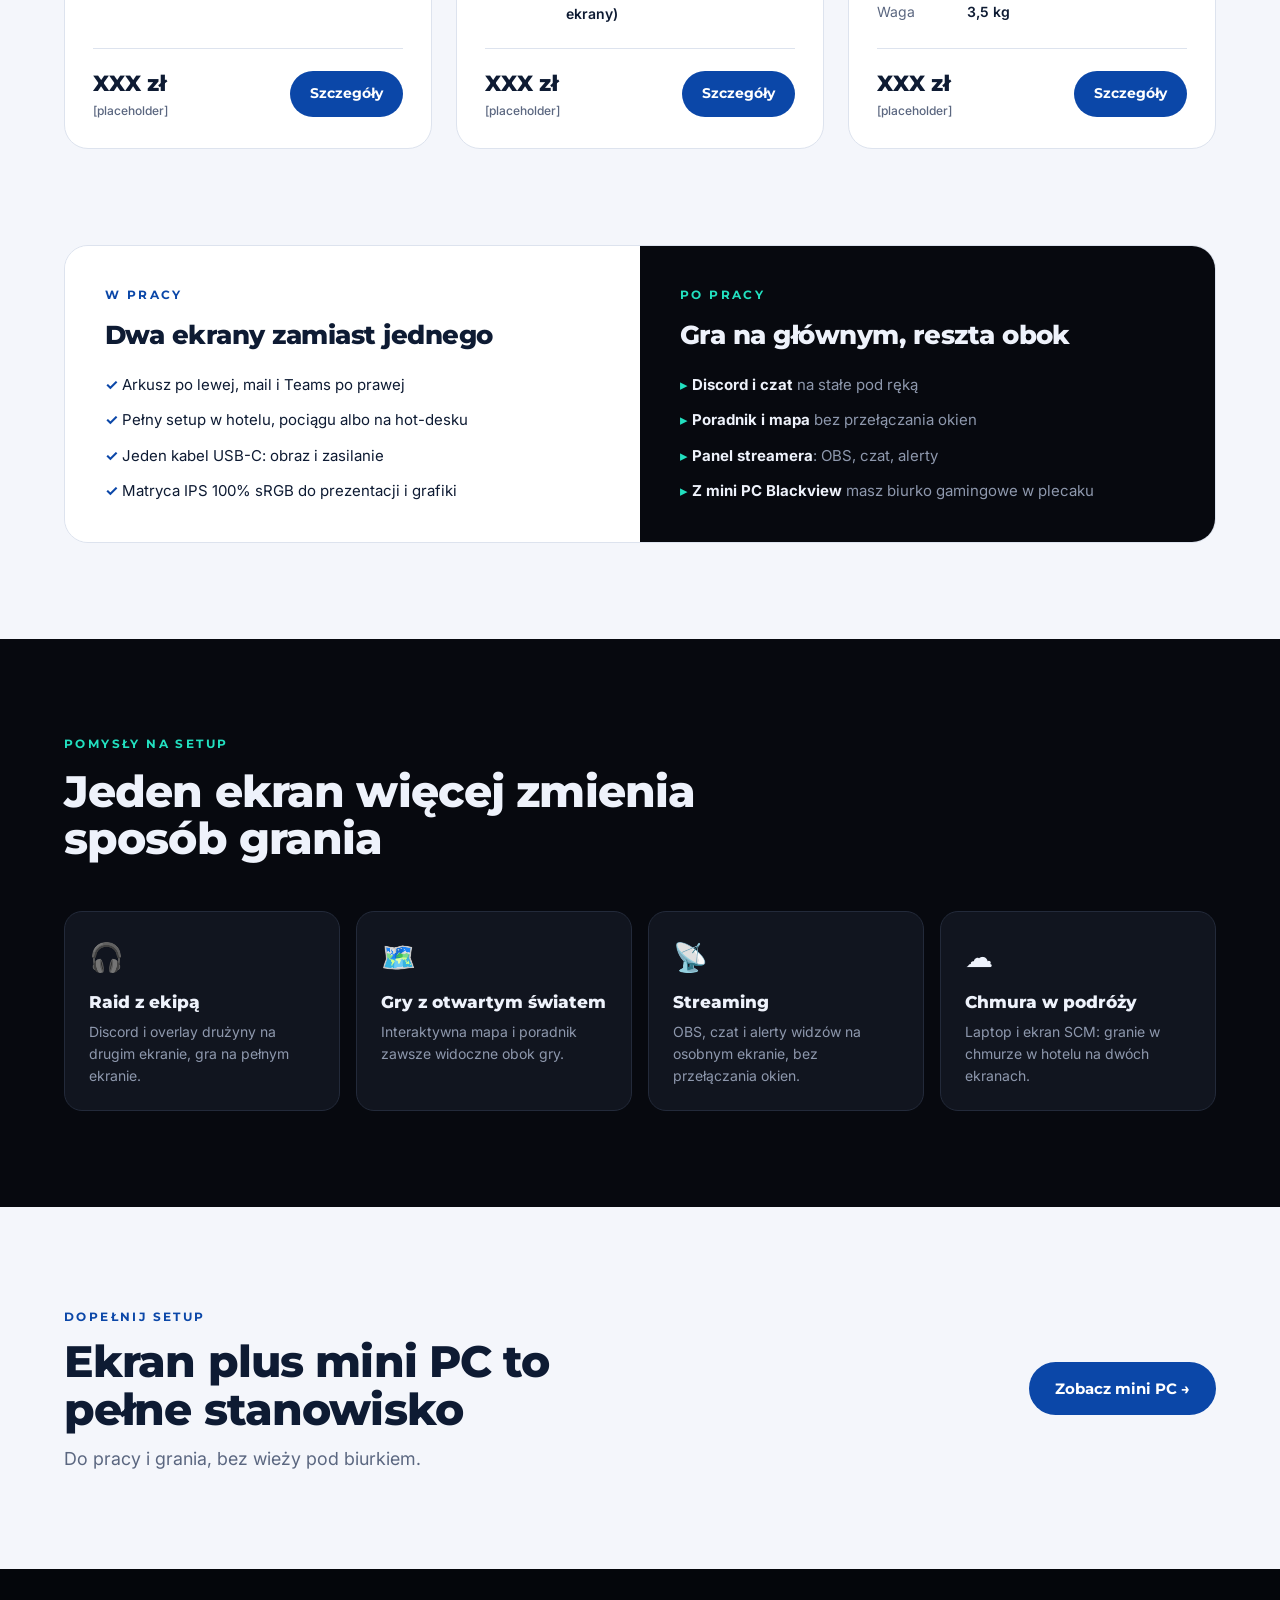
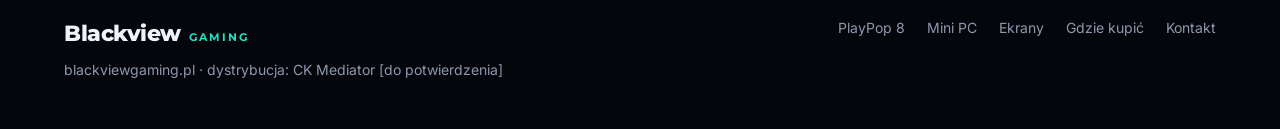
==== commit 68310b55: "Packshoty mini PC (MP100, MP100 Pro, NEX60) i Table 16; poprawka opisu serii Table" ====
--- a/ekrany.html
+++ b/ekrany.html
@@ -13,7 +13,7 @@
 </head>
 <body>
 
-<div class="mock-bar">MAKIETA DO AKCEPTACJI · teksty robocze · ceny i część grafik to placeholdery</div>
+<div class="mock-bar">MAKIETA DO AKCEPTACJI · teksty robocze · ceny to placeholdery</div>
 
 <header class="site-head">
   <div class="wrap">
@@ -99,11 +99,11 @@
       </article>
 
       <article class="product">
-        <div class="top"><div class="ph"><span><strong>Table 16</strong>packshot z SharePoint</span></div></div>
+        <div class="top"><img src="assets/img/table16.png" alt="Blackview Table 16 – trzy ekrany na stojaku"></div>
         <div class="body">
           <span class="badge">Centrum dowodzenia</span>
           <h3>Seria Table</h3>
-          <p class="sub">Składany zestaw kilku ekranów na własnym stojaku. Modele Table 9, Table 10, Table 16.</p>
+          <p class="sub">Ekrany na własnym stojaku: pojedyncze (Table 8, 9, 10) albo potrójny, składany Table 16.</p>
           <dl>
             <dt>Przekątna</dt><dd>15,3" na panel (Table 16)</dd>
             <dt>Obraz</dt><dd>1920 × 1200, 60 Hz, 300 nitów</dd>
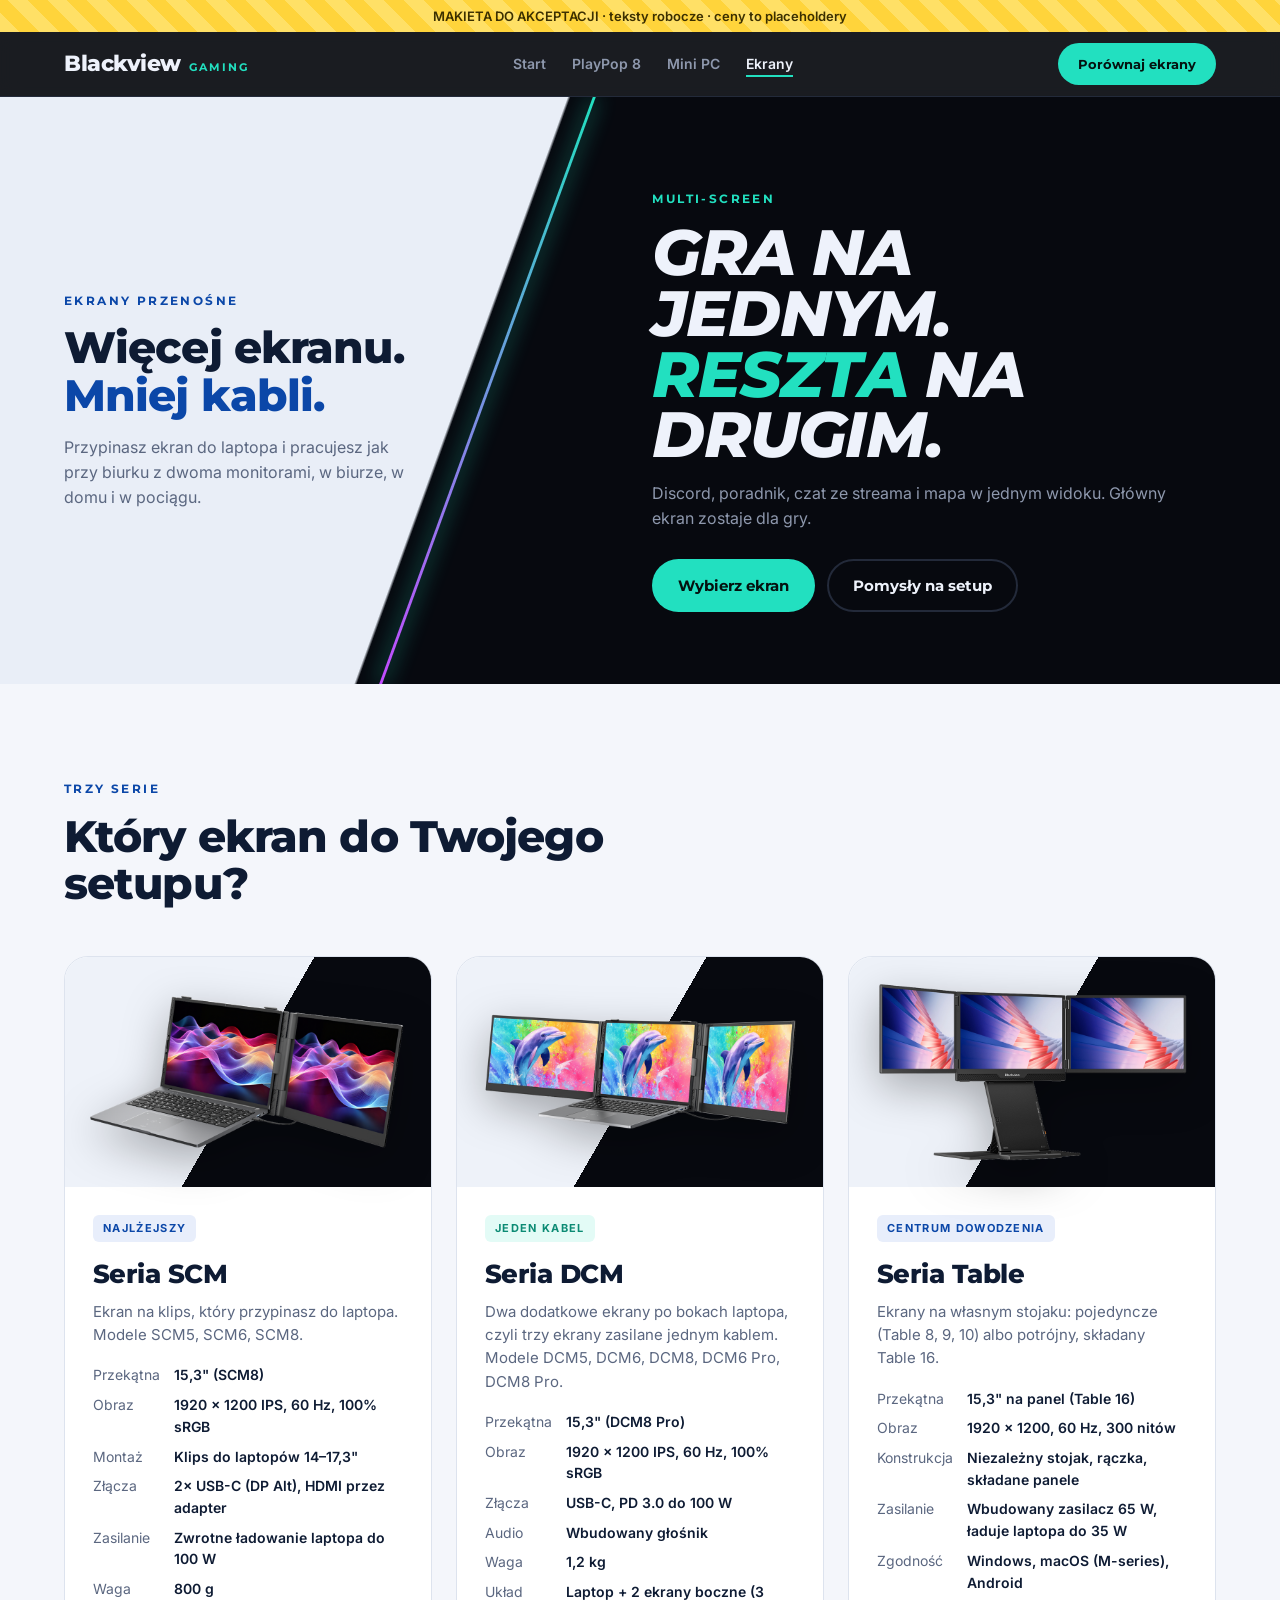
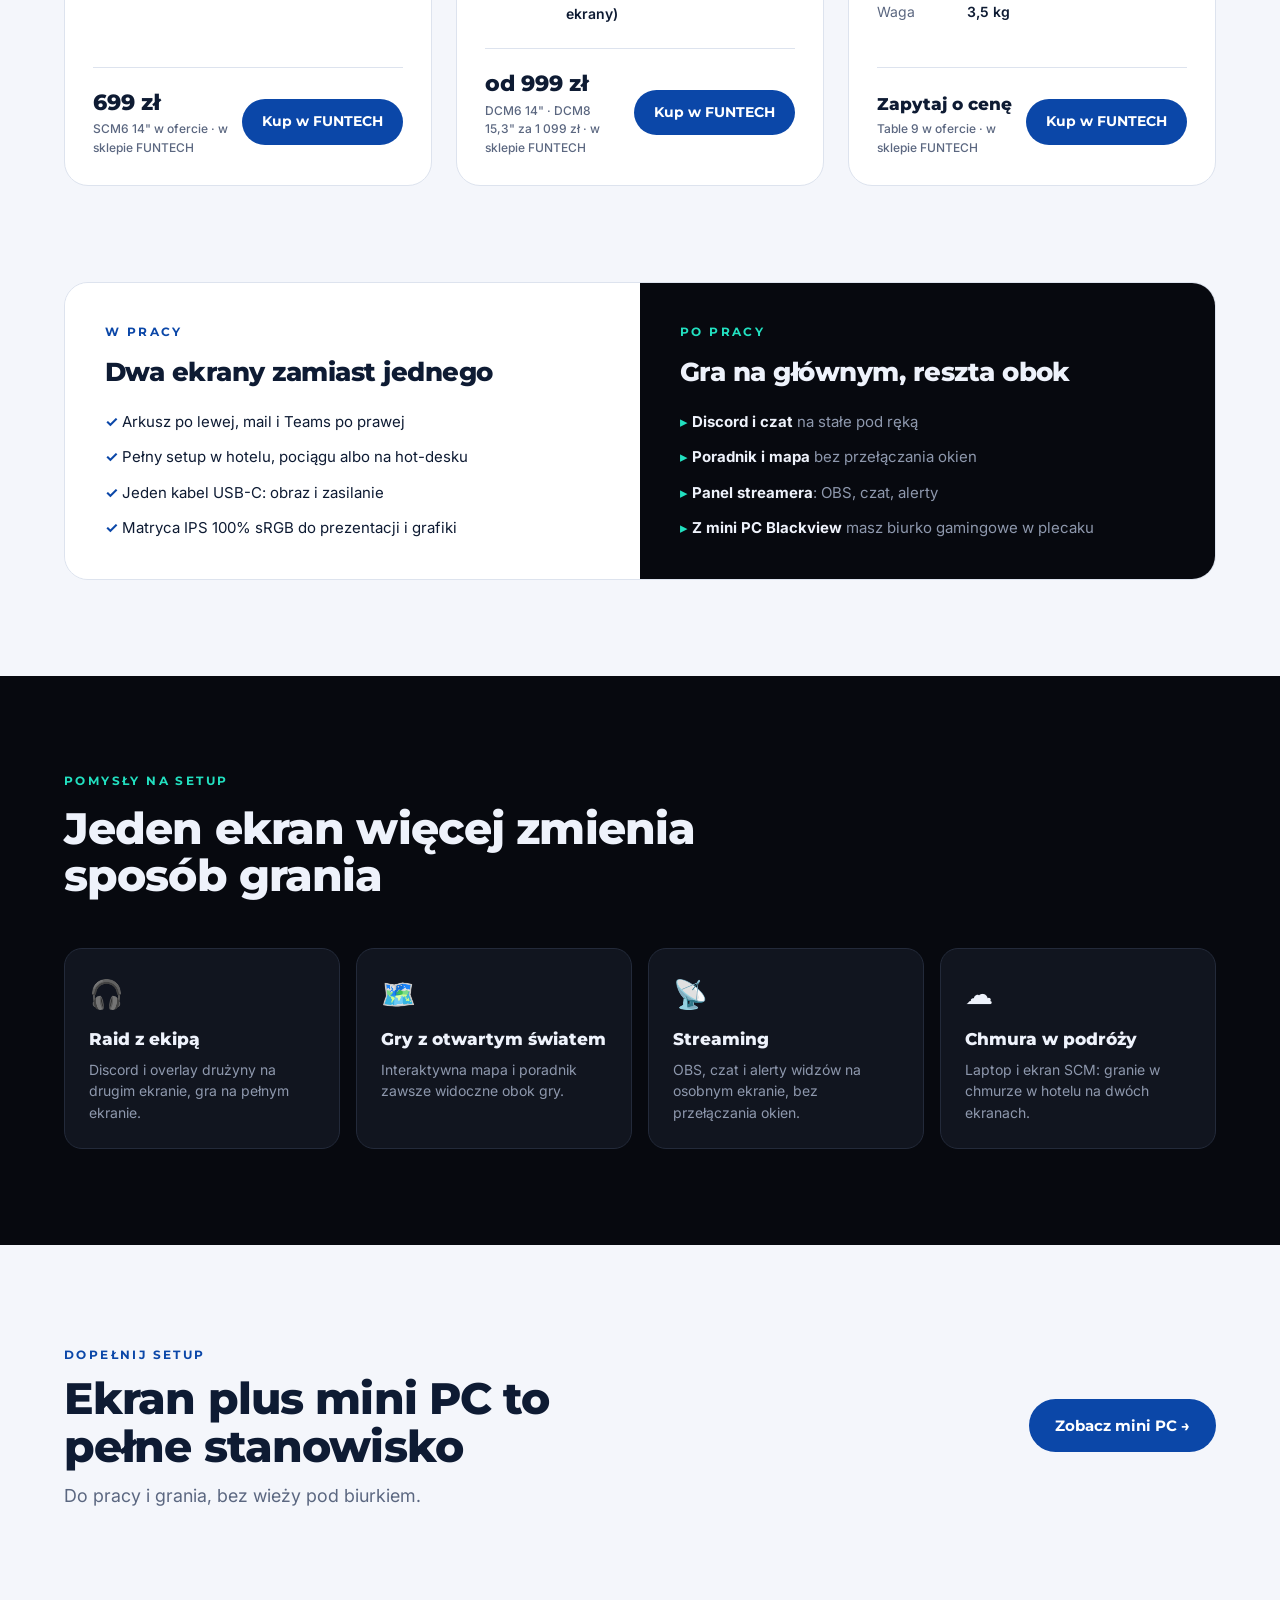
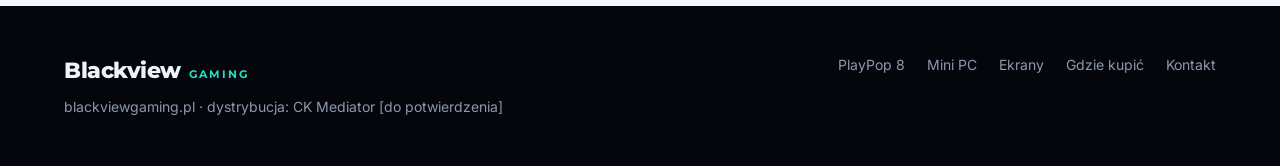
==== commit ac8a415b: "Linki Kup i ceny z funtech.pl (shop.js + UTM); BACKLOG: decyzja opcja A" ====
--- a/ekrany.html
+++ b/ekrany.html
@@ -71,8 +71,8 @@
             <dt>Waga</dt><dd>800 g</dd>
           </dl>
           <div class="price-row">
-            <div class="price">XXX zł<small>[placeholder]</small></div>
-            <a href="#" class="btn btn-blue" style="padding:10px 18px;font-size:14px">Szczegóły</a>
+            <div class="price"><span data-shop-price="scm">–</span><small data-shop-note="scm"></small></div>
+            <a href="#" data-shop="scm" class="btn btn-blue" style="padding:10px 18px;font-size:14px">Szczegóły</a>
           </div>
         </div>
       </article>
@@ -92,8 +92,8 @@
             <dt>Układ</dt><dd>Laptop + 2 ekrany boczne (3 ekrany)</dd>
           </dl>
           <div class="price-row">
-            <div class="price">XXX zł<small>[placeholder]</small></div>
-            <a href="#" class="btn btn-blue" style="padding:10px 18px;font-size:14px">Szczegóły</a>
+            <div class="price"><span data-shop-price="dcm">–</span><small data-shop-note="dcm"></small></div>
+            <a href="#" data-shop="dcm" class="btn btn-blue" style="padding:10px 18px;font-size:14px">Szczegóły</a>
           </div>
         </div>
       </article>
@@ -113,8 +113,8 @@
             <dt>Waga</dt><dd>3,5 kg</dd>
           </dl>
           <div class="price-row">
-            <div class="price">XXX zł<small>[placeholder]</small></div>
-            <a href="#" class="btn btn-blue" style="padding:10px 18px;font-size:14px">Szczegóły</a>
+            <div class="price"><span data-shop-price="table">–</span><small data-shop-note="table"></small></div>
+            <a href="#" data-shop="table" class="btn btn-blue" style="padding:10px 18px;font-size:14px">Szczegóły</a>
           </div>
         </div>
       </article>
@@ -194,5 +194,6 @@
   </div>
 </footer>
 
+<script src="assets/js/shop.js"></script>
 </body>
 </html>
--- a/assets/css/style.css
+++ b/assets/css/style.css
@@ -94,6 +94,10 @@
 .btn-ghost-dark { border-color: var(--game-line); color: var(--game-ink); }
 .btn-ghost-light { border-color: var(--office-line); color: var(--office-ink); background: #fff; }
 .btn-pop { background: var(--pop-ink); color: var(--pop-yellow); font-family: var(--font-pop); font-size: 17px; }
+.btn { white-space: nowrap; }
+section[id] { scroll-margin-top: 64px; }
+.product .price .is-text { font-size: 17px; }
+.btn.is-soon { background: #d9dee8; color: #6b7690; border-color: transparent; cursor: not-allowed; box-shadow: none; transform: none; }
 
 /* ---------- typografia ---------- */
 .eyebrow {
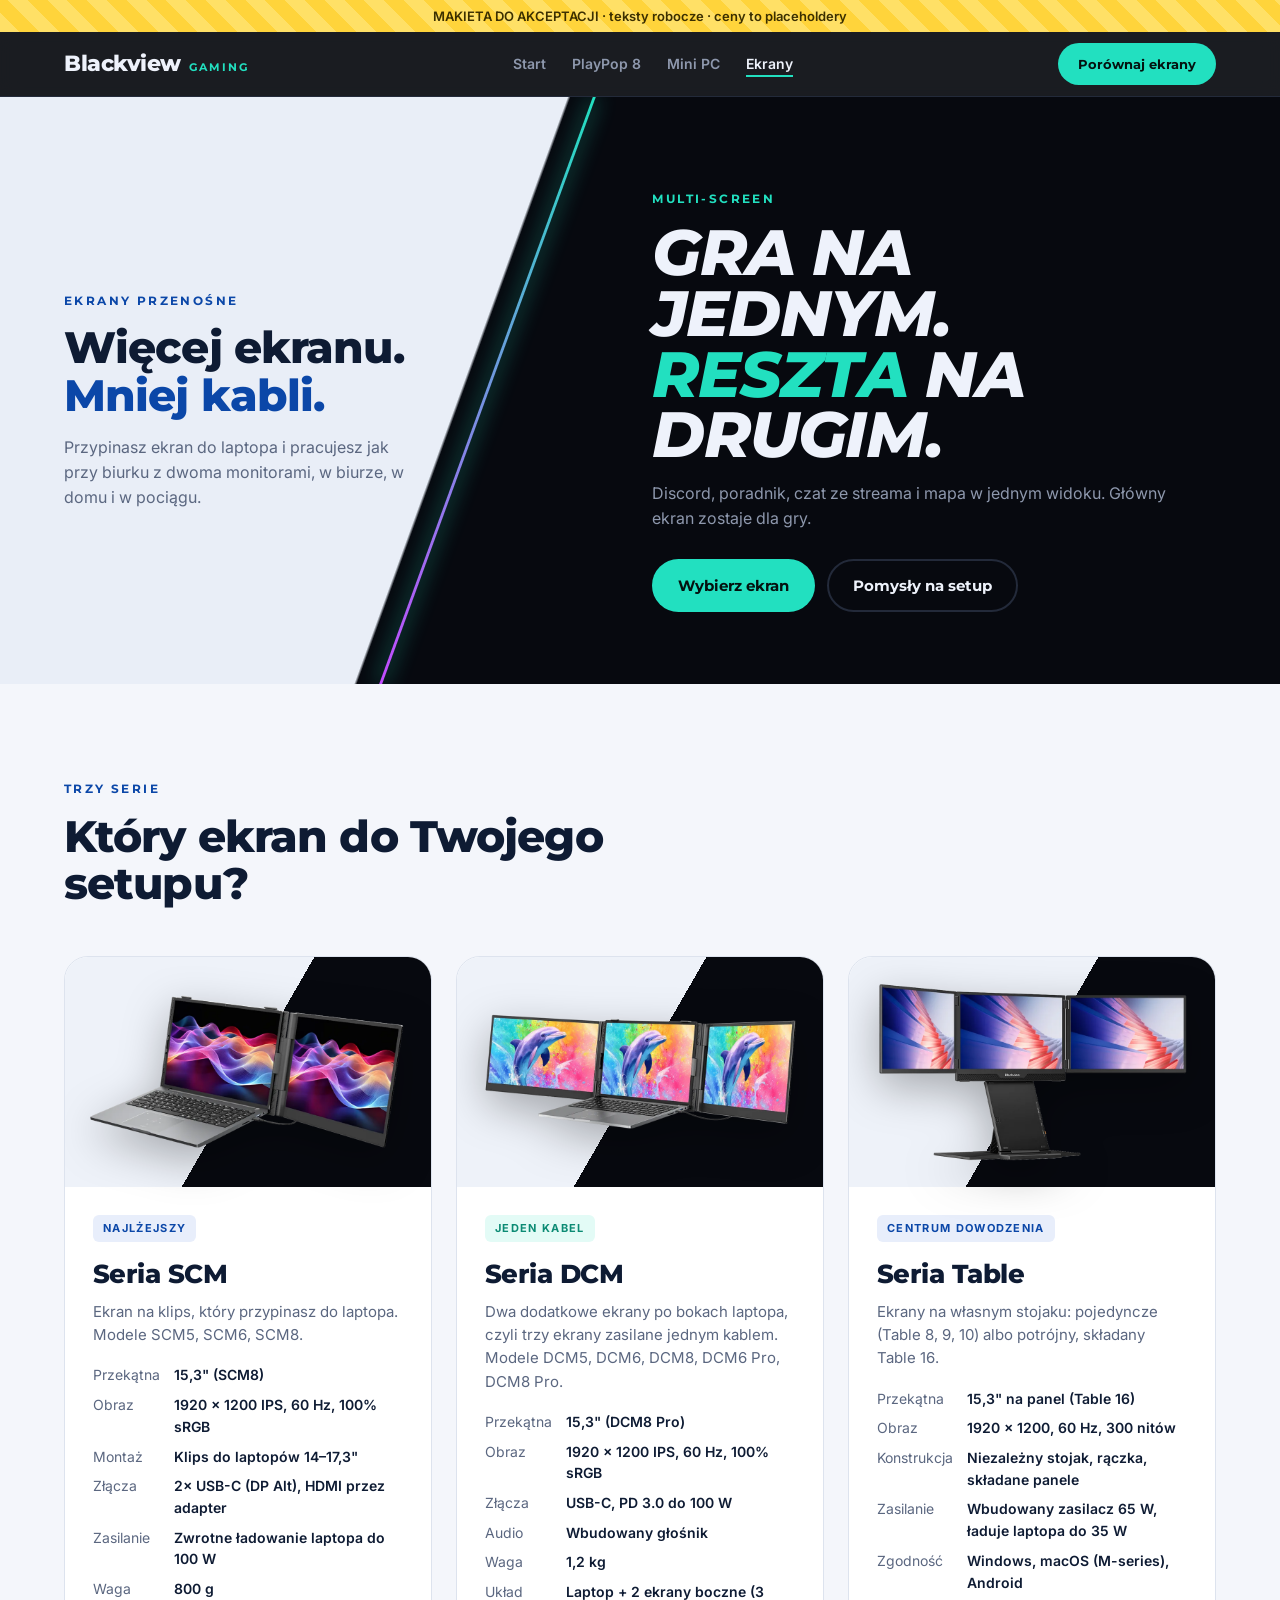
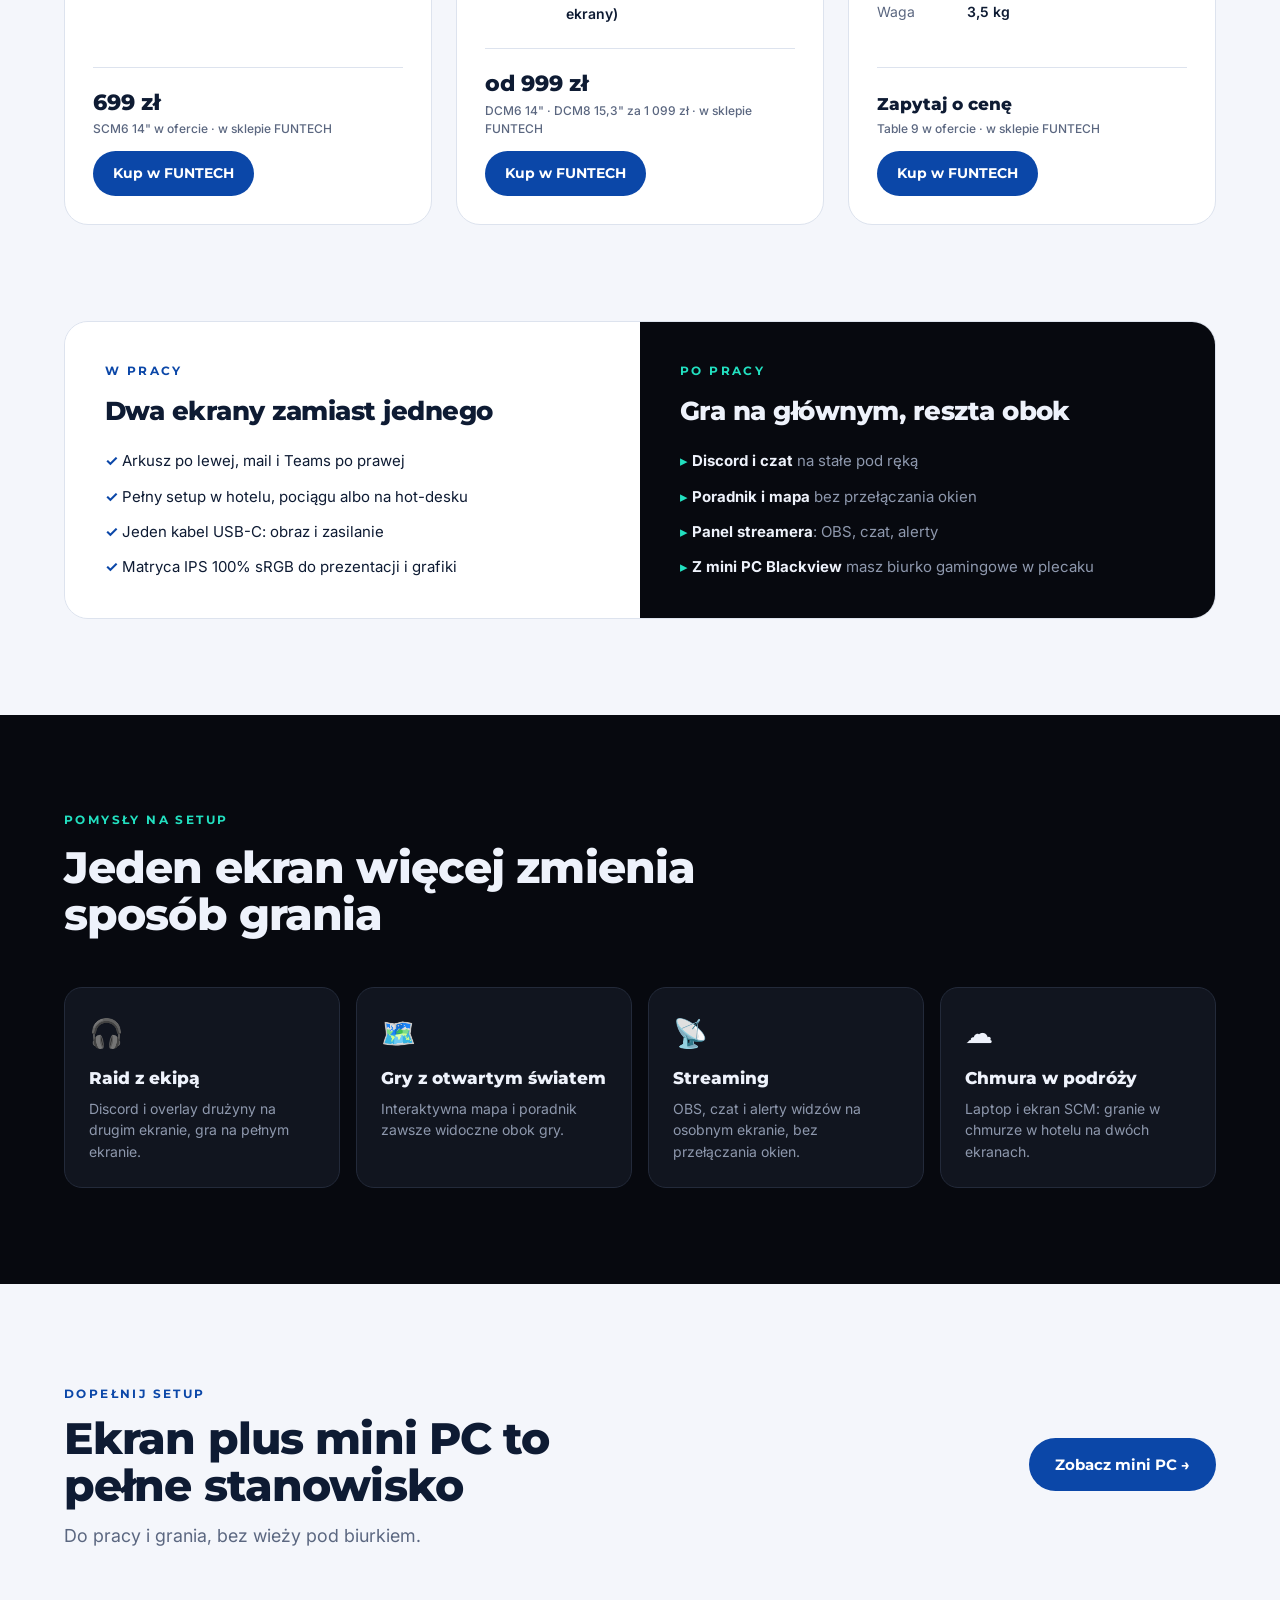
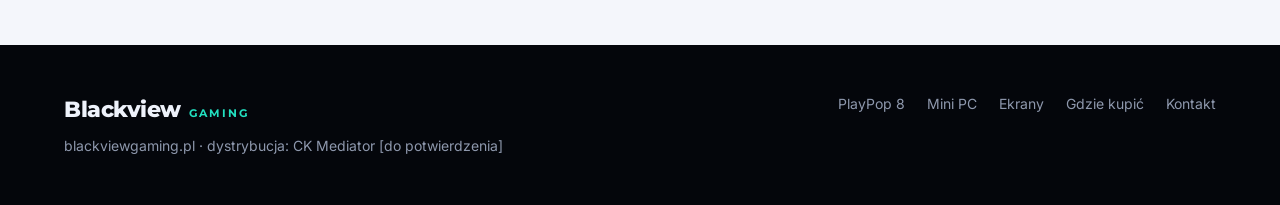
==== commit e0b819a4: "Grafiki: WebP zamiast PNG/JPG (6,3 MB → ok. 470 KB), width/height, lazy-load Wszystkie 16 grafik prz" ====
--- a/ekrany.html
+++ b/ekrany.html
@@ -57,7 +57,7 @@
     </div>
     <div class="products">
       <article class="product">
-        <div class="top"><img src="assets/img/scm8.png" alt="Blackview SCM8 – ekran przypięty do laptopa"></div>
+        <div class="top"><img src="assets/img/scm8.webp" width="900" height="452" loading="lazy" decoding="async" alt="Blackview SCM8 – ekran przypięty do laptopa"></div>
         <div class="body">
           <span class="badge">Najlżejszy</span>
           <h3>Seria SCM</h3>
@@ -78,7 +78,7 @@
       </article>
 
       <article class="product">
-        <div class="top"><img src="assets/img/dcm8pro.png" alt="Blackview DCM8 Pro – dwa ekrany po bokach laptopa"></div>
+        <div class="top"><img src="assets/img/dcm8pro.webp" width="900" height="344" loading="lazy" decoding="async" alt="Blackview DCM8 Pro – dwa ekrany po bokach laptopa"></div>
         <div class="body">
           <span class="badge g">Jeden kabel</span>
           <h3>Seria DCM</h3>
@@ -99,7 +99,7 @@
       </article>
 
       <article class="product">
-        <div class="top"><img src="assets/img/table16.png" alt="Blackview Table 16 – trzy ekrany na stojaku"></div>
+        <div class="top"><img src="assets/img/table16.webp" width="900" height="524" loading="lazy" decoding="async" alt="Blackview Table 16 – trzy ekrany na stojaku"></div>
         <div class="body">
           <span class="badge">Centrum dowodzenia</span>
           <h3>Seria Table</h3>
--- a/assets/css/style.css
+++ b/assets/css/style.css
@@ -47,7 +47,7 @@
   line-height: 1.55;
   -webkit-font-smoothing: antialiased;
 }
-img { max-width: 100%; display: block; }
+img { max-width: 100%; height: auto; display: block; }
 a { color: inherit; text-decoration: none; }
 
 .wrap { width: 100%; max-width: var(--max); margin: 0 auto; padding: 0 24px; }
@@ -318,8 +318,7 @@
 .mode-dark li { color: var(--game-muted); }
 .mode-dark li strong { color: var(--game-ink); }
 
-.products { display: grid; grid-template-columns: repeat(3, 1fr); gap: 24px; }
-.product {
+.products { display: grid; grid-template-columns: repeat(3, 1fr); gap: 24px; }.product {
   background: var(--office-surface); border: 1px solid var(--office-line); border-radius: 24px;
   overflow: hidden; display: flex; flex-direction: column;
 }
@@ -334,7 +333,7 @@
 .product dl { display: grid; grid-template-columns: auto 1fr; gap: 8px 14px; font-size: 14px; margin-bottom: 24px; }
 .product dt { color: var(--office-muted); }
 .product dd { font-weight: 600; }
-.product .price-row { margin-top: auto; display: flex; align-items: center; justify-content: space-between; gap: 12px; padding-top: 18px; border-top: 1px solid var(--office-line); }
+.product .price-row { margin-top: auto; display: flex; flex-wrap: wrap; align-items: center; justify-content: space-between; gap: 12px; padding-top: 18px; border-top: 1px solid var(--office-line); }
 .product .price { font-family: var(--font-head); font-weight: 800; font-size: 22px; }
 .product .price small { display: block; font-family: var(--font-body); font-weight: 500; font-size: 12px; color: var(--office-muted); }
 
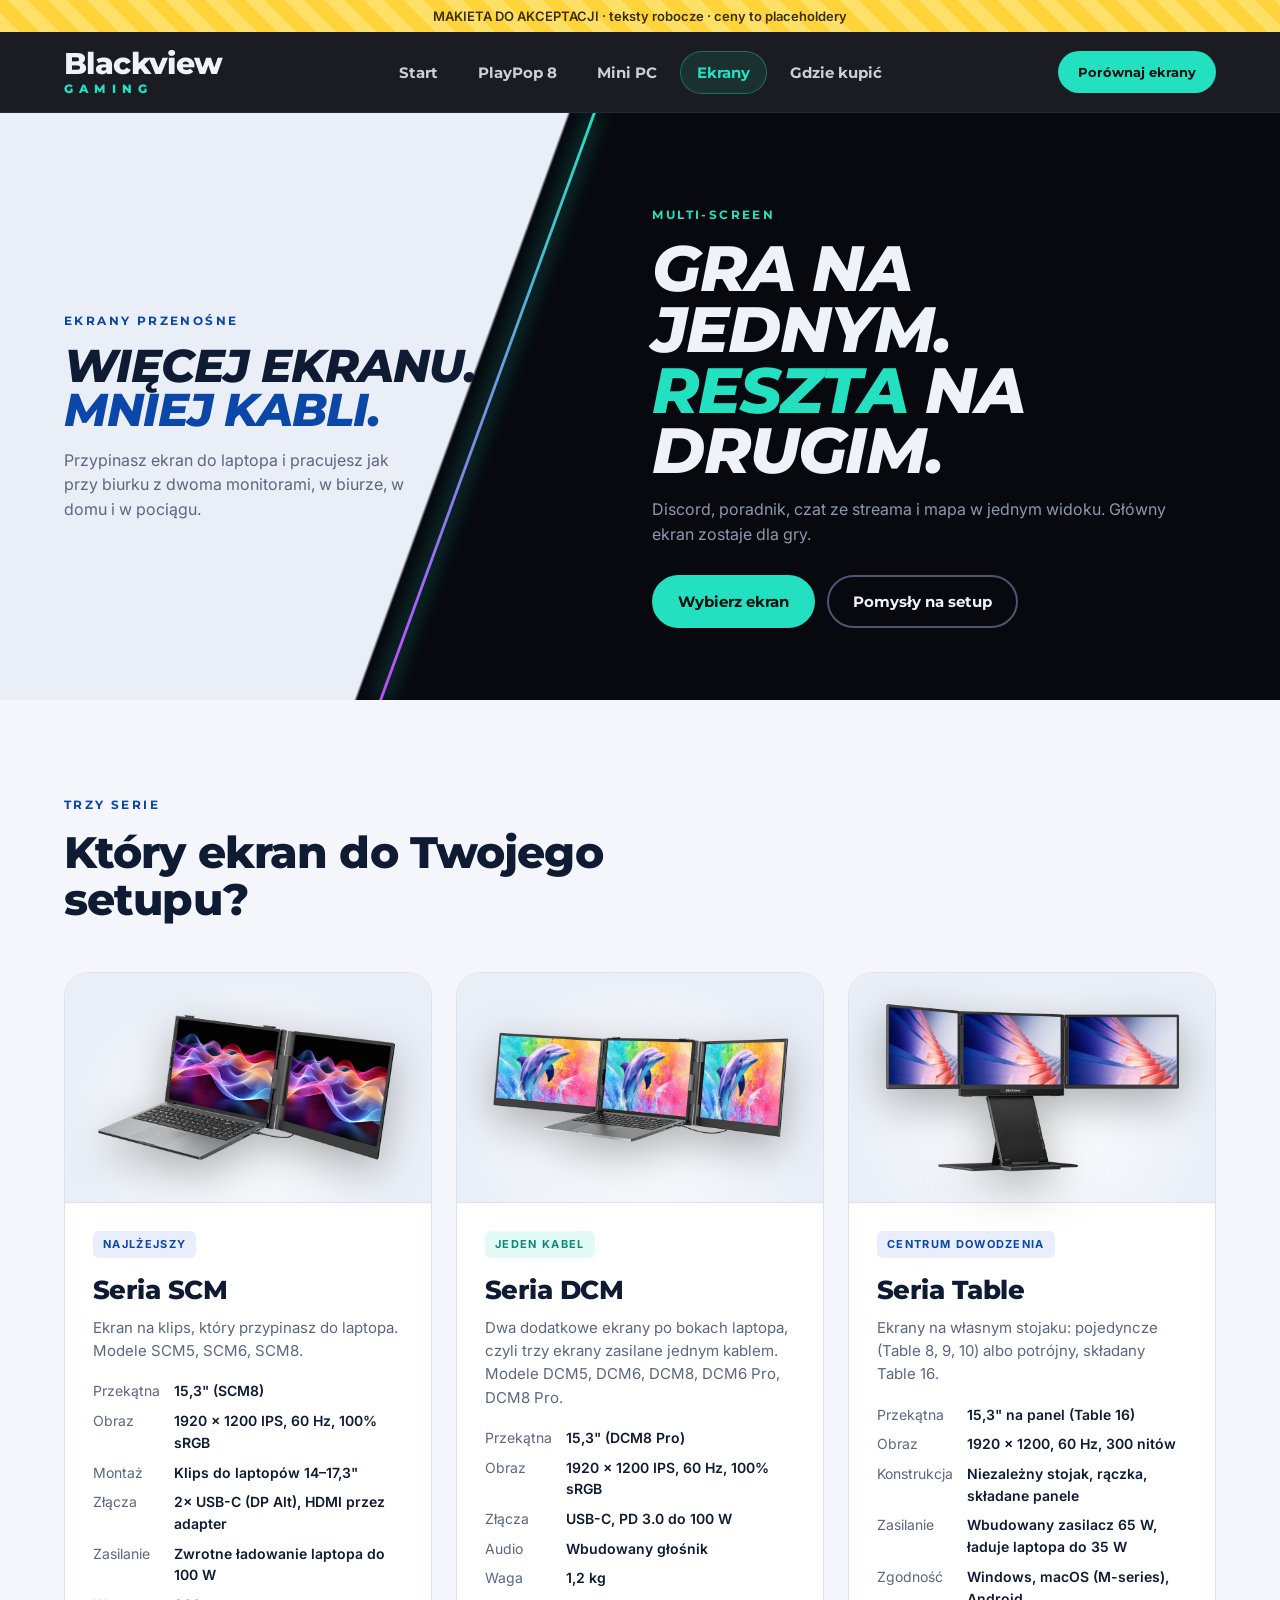
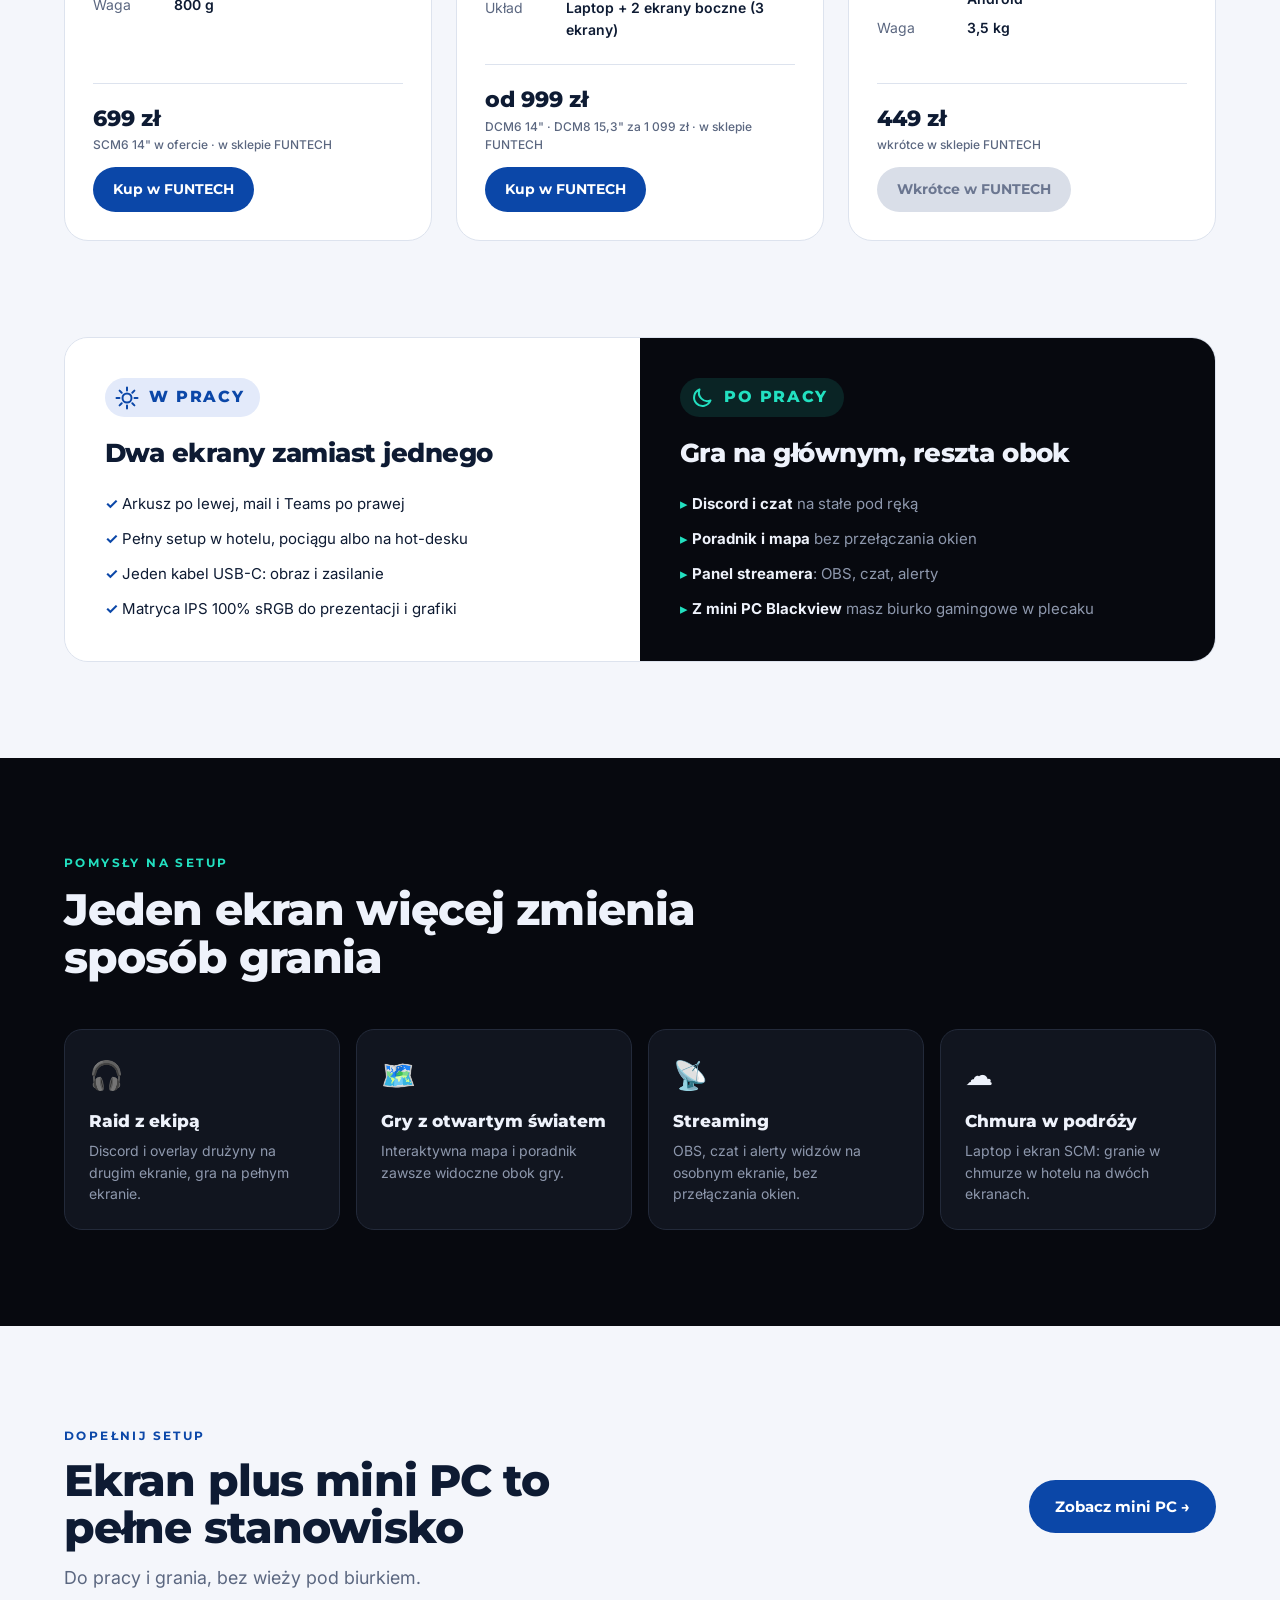
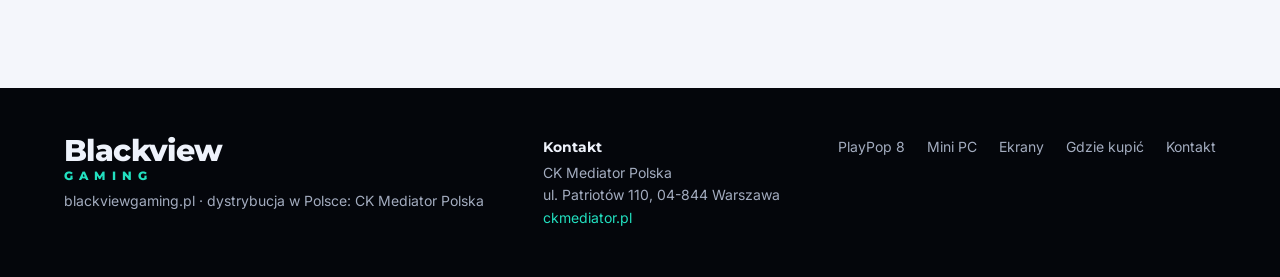
==== commit bf2ae696: "Menu, logo, godziny, spójne packshoty, Gdzie kupić i Kontakt - Nagłówek: większe logo z GAMING pod s" ====
--- a/ekrany.html
+++ b/ekrany.html
@@ -23,6 +23,7 @@
       <a href="playpop.html">PlayPop 8</a>
       <a href="minipc.html">Mini PC</a>
       <a href="ekrany.html" class="active">Ekrany</a>
+      <a href="index.html#gdzie-kupic">Gdzie kupić</a>
     </nav>
     <a href="#modele" class="btn btn-neon" style="padding:9px 18px;font-size:13px">Porównaj ekrany</a>
   </div>
@@ -33,7 +34,7 @@
   <div class="wrap grid">
     <div class="left">
       <span class="eyebrow">Ekrany przenośne</span>
-      <h1 class="h-section" style="margin-top:12px">Więcej ekranu.<br><span class="hl-blue">Mniej kabli.</span></h1>
+      <h1 class="h-display" style="margin-top:12px">Więcej ekranu.<br><span class="hl-blue">Mniej kabli.</span></h1>
       <p>Przypinasz ekran do laptopa i pracujesz jak przy biurku z dwoma monitorami, w biurze, w domu i w pociągu.</p>
     </div>
     <div class="right">
@@ -127,7 +128,7 @@
   <div class="wrap">
     <div class="modes">
       <div class="mode mode-light">
-        <span class="eyebrow">W pracy</span>
+        <span class="time-badge"><svg class="ti" viewBox="0 0 24 24" aria-hidden="true"><circle cx="12" cy="12" r="4.5"/><path d="M12 1.5v3M12 19.5v3M1.5 12h3M19.5 12h3M4.6 4.6l2.1 2.1M17.3 17.3l2.1 2.1M4.6 19.4l2.1-2.1M17.3 6.7l2.1-2.1"/></svg> W pracy</span>
         <h3>Dwa ekrany zamiast jednego</h3>
         <ul>
           <li>Arkusz po lewej, mail i Teams po prawej</li>
@@ -137,7 +138,7 @@
         </ul>
       </div>
       <div class="mode mode-dark">
-        <span class="eyebrow">Po pracy</span>
+        <span class="time-badge"><svg class="ti" viewBox="0 0 24 24" aria-hidden="true"><path d="M20.5 14.5A8.5 8.5 0 0 1 9.5 3.5a8.5 8.5 0 1 0 11 11z"/></svg> Po pracy</span>
         <h3>Gra na głównym, reszta obok</h3>
         <ul>
           <li><strong>Discord i czat</strong> na stałe pod ręką</li>
@@ -182,14 +183,20 @@
   <div class="wrap">
     <div>
       <div class="logo">Blackview <small>Gaming</small></div>
-      <p style="margin-top:8px">blackviewgaming.pl · dystrybucja: CK Mediator [do potwierdzenia]</p>
+      <p style="margin-top:8px">blackviewgaming.pl · dystrybucja w Polsce: CK Mediator Polska</p>
+    </div>
+    <div class="foot-contact" id="kontakt">
+      <strong>Kontakt</strong>
+      CK Mediator Polska<br>
+      ul. Patriotów 110, 04-844 Warszawa<br>
+      <a href="https://ckmediator.pl/" target="_blank" rel="noopener">ckmediator.pl</a>
     </div>
     <nav>
       <a href="playpop.html">PlayPop 8</a>
       <a href="minipc.html">Mini PC</a>
       <a href="ekrany.html">Ekrany</a>
-      <a href="#">Gdzie kupić</a>
-      <a href="#">Kontakt</a>
+      <a href="index.html#gdzie-kupic">Gdzie kupić</a>
+      <a href="#kontakt">Kontakt</a>
     </nav>
   </div>
 </footer>
--- a/assets/css/style.css
+++ b/assets/css/style.css
@@ -70,13 +70,14 @@
   border-bottom: 1px solid var(--game-line);
   color: var(--game-ink);
 }
-.site-head .wrap { display: flex; align-items: center; justify-content: space-between; height: 64px; gap: 16px; }
-.logo { font-family: var(--font-head); font-weight: 800; font-size: 22px; letter-spacing: -.02em; display: flex; align-items: baseline; gap: 8px; }
-.logo small { font-weight: 700; font-size: 11px; letter-spacing: .18em; text-transform: uppercase; color: var(--cyan); }
-.nav { display: flex; gap: 26px; font-size: 14px; font-weight: 600; }
-.nav a { color: var(--game-muted); transition: color .2s; }
-.nav a:hover, .nav a.active { color: var(--game-ink); }
-.nav a.active { box-shadow: 0 2px 0 var(--cyan); }
+.site-head .wrap { display: flex; align-items: center; justify-content: space-between; height: 80px; gap: 16px; }
+/* logo: GAMING pod napisem Blackview */
+.logo { font-family: var(--font-head); font-weight: 800; font-size: 30px; line-height: 1; letter-spacing: -.02em; display: inline-flex; flex-direction: column; align-items: flex-start; gap: 4px; }
+.logo small { font-weight: 800; font-size: 12px; line-height: 1; letter-spacing: .52em; margin-right: -.52em; text-transform: uppercase; color: var(--cyan); }
+.nav { display: flex; gap: 6px; font-family: var(--font-head); font-size: 15px; font-weight: 700; }
+.nav a { color: #c9d0de; padding: 9px 16px; border-radius: 999px; border: 1px solid transparent; transition: color .2s, background .2s, border-color .2s; }
+.nav a:hover { color: #fff; background: var(--game-surface-2); }
+.nav a.active { color: var(--cyan); background: rgba(34, 224, 192, .1); border-color: rgba(34, 224, 192, .35); }
 
 /* ---------- przyciski ---------- */
 .btn {
@@ -91,13 +92,26 @@
 .btn-blue:hover { box-shadow: 0 10px 24px rgba(11, 71, 168, .3); }
 .btn-neon { background: var(--cyan); color: #04120f; }
 .btn-neon:hover { box-shadow: 0 0 28px rgba(34, 224, 192, .55); }
-.btn-ghost-dark { border-color: var(--game-line); color: var(--game-ink); }
+.btn-ghost-dark { border-color: #4a5672; color: var(--game-ink); }
+.btn-ghost-dark:hover { border-color: var(--cyan); }
 .btn-ghost-light { border-color: var(--office-line); color: var(--office-ink); background: #fff; }
 .btn-pop { background: var(--pop-ink); color: var(--pop-yellow); font-family: var(--font-pop); font-size: 17px; }
 .btn { white-space: nowrap; }
-section[id] { scroll-margin-top: 64px; }
+section[id] { scroll-margin-top: 80px; }
 .product .price .is-text { font-size: 17px; }
 .btn.is-soon { background: #d9dee8; color: #6b7690; border-color: transparent; cursor: not-allowed; box-shadow: none; transform: none; }
+
+/* ---------- pora dnia: ikona + godzina (zamiast drobnego "7:58 – 17:00") ---------- */
+.time-badge {
+  display: inline-flex; align-items: center; gap: 10px;
+  font-family: var(--font-head); font-weight: 800; font-size: 16px;
+  letter-spacing: .1em; text-transform: uppercase;
+  padding: 7px 16px 7px 10px; border-radius: 999px;
+}
+.time-badge .ti { width: 24px; height: 24px; fill: none; stroke: currentColor; stroke-width: 2; stroke-linecap: round; stroke-linejoin: round; }
+.col-light .time-badge, .mode-light .time-badge { color: var(--office-blue); background: #e3eafa; }
+.col-dark .time-badge, .mode-dark .time-badge { color: var(--cyan); background: rgba(34, 224, 192, .12); }
+.mode .time-badge { margin-bottom: 16px; }
 
 /* ---------- typografia ---------- */
 .eyebrow {
@@ -299,6 +313,7 @@
 .page-hero .left { color: var(--office-ink); padding-right: 32px; }
 .page-hero .left .eyebrow { color: var(--office-blue); }
 .page-hero .left p { color: var(--office-muted); margin-top: 16px; max-width: 340px; }
+.page-hero .left .h-display { font-size: clamp(30px, 3.6vw, 48px); }
 .page-hero .right { padding-left: 48px; }
 .page-hero .right .h-display { font-size: clamp(36px, 5vw, 68px); }
 .page-hero .right p { color: var(--game-muted); margin-top: 16px; max-width: 520px; }
@@ -322,7 +337,8 @@
   background: var(--office-surface); border: 1px solid var(--office-line); border-radius: 24px;
   overflow: hidden; display: flex; flex-direction: column;
 }
-.product .top { background: linear-gradient(120deg, #eef2f9 0 50%, var(--game-bg) 50%); padding: 24px; height: 230px; }
+/* jedno tło dla wszystkich packshotów (bez ukośnego czarnego klina) */
+.product .top { background: radial-gradient(ellipse at 50% 65%, #ffffff 0, #e9eef7 75%); border-bottom: 1px solid var(--office-line); padding: 28px 32px; height: 230px; }
 .product .top .ph { color: #8a95ab; }
 .product .top img { width: 100%; height: 100%; object-fit: contain; filter: drop-shadow(0 14px 22px rgba(0, 0, 0, .3)); }
 .product .body { padding: 28px; display: flex; flex-direction: column; flex: 1; }
@@ -344,7 +360,7 @@
 .tier .lvl i.on { background: linear-gradient(90deg, var(--cyan), var(--magenta)); }
 .tier h4 { font-family: var(--font-head); font-weight: 800; font-size: 20px; margin-bottom: 8px; }
 .tier p { color: var(--game-muted); font-size: 15px; }
-.tier .ex { margin-top: 14px; font-size: 13px; color: var(--game-ink); opacity: .8; }
+.tier .ex { margin-top: 14px; font-size: 14px; color: #c9d0de; }
 
 .usecases { display: grid; grid-template-columns: repeat(4, 1fr); gap: 16px; }
 .usecase { background: var(--game-surface); border: 1px solid var(--game-line); border-radius: var(--radius); padding: 24px; }
@@ -361,8 +377,27 @@
 .social p { color: var(--office-muted); margin: 12px 0 24px; }
 .social .chips { display: flex; gap: 10px; flex-wrap: wrap; }
 
+/* ---------- gdzie kupić ---------- */
+.retailers { display: grid; grid-template-columns: repeat(3, 1fr); gap: 20px; }
+.retailer {
+  display: flex; flex-direction: column; gap: 6px; padding: 28px;
+  background: var(--office-surface); border: 1px solid var(--office-line); border-radius: var(--radius);
+  transition: transform .2s, box-shadow .2s;
+}
+a.retailer:hover { transform: translateY(-4px); box-shadow: 0 18px 40px rgba(14, 27, 51, .12); }
+.retailer .r-name { font-family: var(--font-head); font-weight: 800; font-size: 24px; letter-spacing: -.01em; }
+.retailer .r-meta { color: var(--office-muted); font-size: 15px; }
+.retailer .more { margin-top: 12px; font-family: var(--font-head); font-weight: 700; font-size: 14px; color: var(--office-blue); }
+.retailer .more::after { content: " →"; }
+.retailer.is-placeholder { background: transparent; border-style: dashed; }
+.retailer.is-placeholder .r-name { color: var(--office-muted); }
+
 /* ---------- stopka ---------- */
-.site-foot { background: #04060b; color: var(--game-muted); font-size: 14px; padding: 48px 0; }
+.site-foot { background: #04060b; color: #a3acbf; font-size: 14px; padding: 48px 0; }
+.site-foot .foot-contact { line-height: 1.6; }
+.site-foot .foot-contact strong { display: block; color: var(--game-ink); font-family: var(--font-head); margin-bottom: 4px; }
+.site-foot .foot-contact a { color: var(--cyan); }
+.site-foot .foot-contact { scroll-margin-top: 96px; }
 .site-foot .wrap { display: flex; justify-content: space-between; gap: 24px; flex-wrap: wrap; }
 .site-foot .logo { color: var(--game-ink); }
 .site-foot nav { display: flex; gap: 22px; flex-wrap: wrap; }
@@ -379,8 +414,15 @@
 @media (max-width: 760px) {
   .wrap { padding: 0 16px; }
   section { padding: 64px 0; }
-  .nav { display: none; }
-  .site-head .btn { display: none; }
+  /* menu na telefonie: drugi rząd, przewijany w poziomie (wcześniej znikało) */
+  .site-head .wrap { flex-wrap: wrap; height: auto; padding-top: 12px; padding-bottom: 8px; row-gap: 8px; }
+  .logo { font-size: 24px; }
+  .logo small { font-size: 10px; }
+  .nav { order: 3; width: 100%; overflow-x: auto; gap: 4px; font-size: 14px; scrollbar-width: none; }
+  .nav a { padding: 7px 12px; white-space: nowrap; }
+  .site-head .btn { padding: 7px 14px !important; font-size: 12px !important; }
+  section[id], .site-foot .foot-contact { scroll-margin-top: 120px; }
+  .retailers { grid-template-columns: 1fr; }
   .hub-card { min-height: 540px; }
   .hub-card .visual { height: 56%; }
   html, body { overflow-x: hidden; }
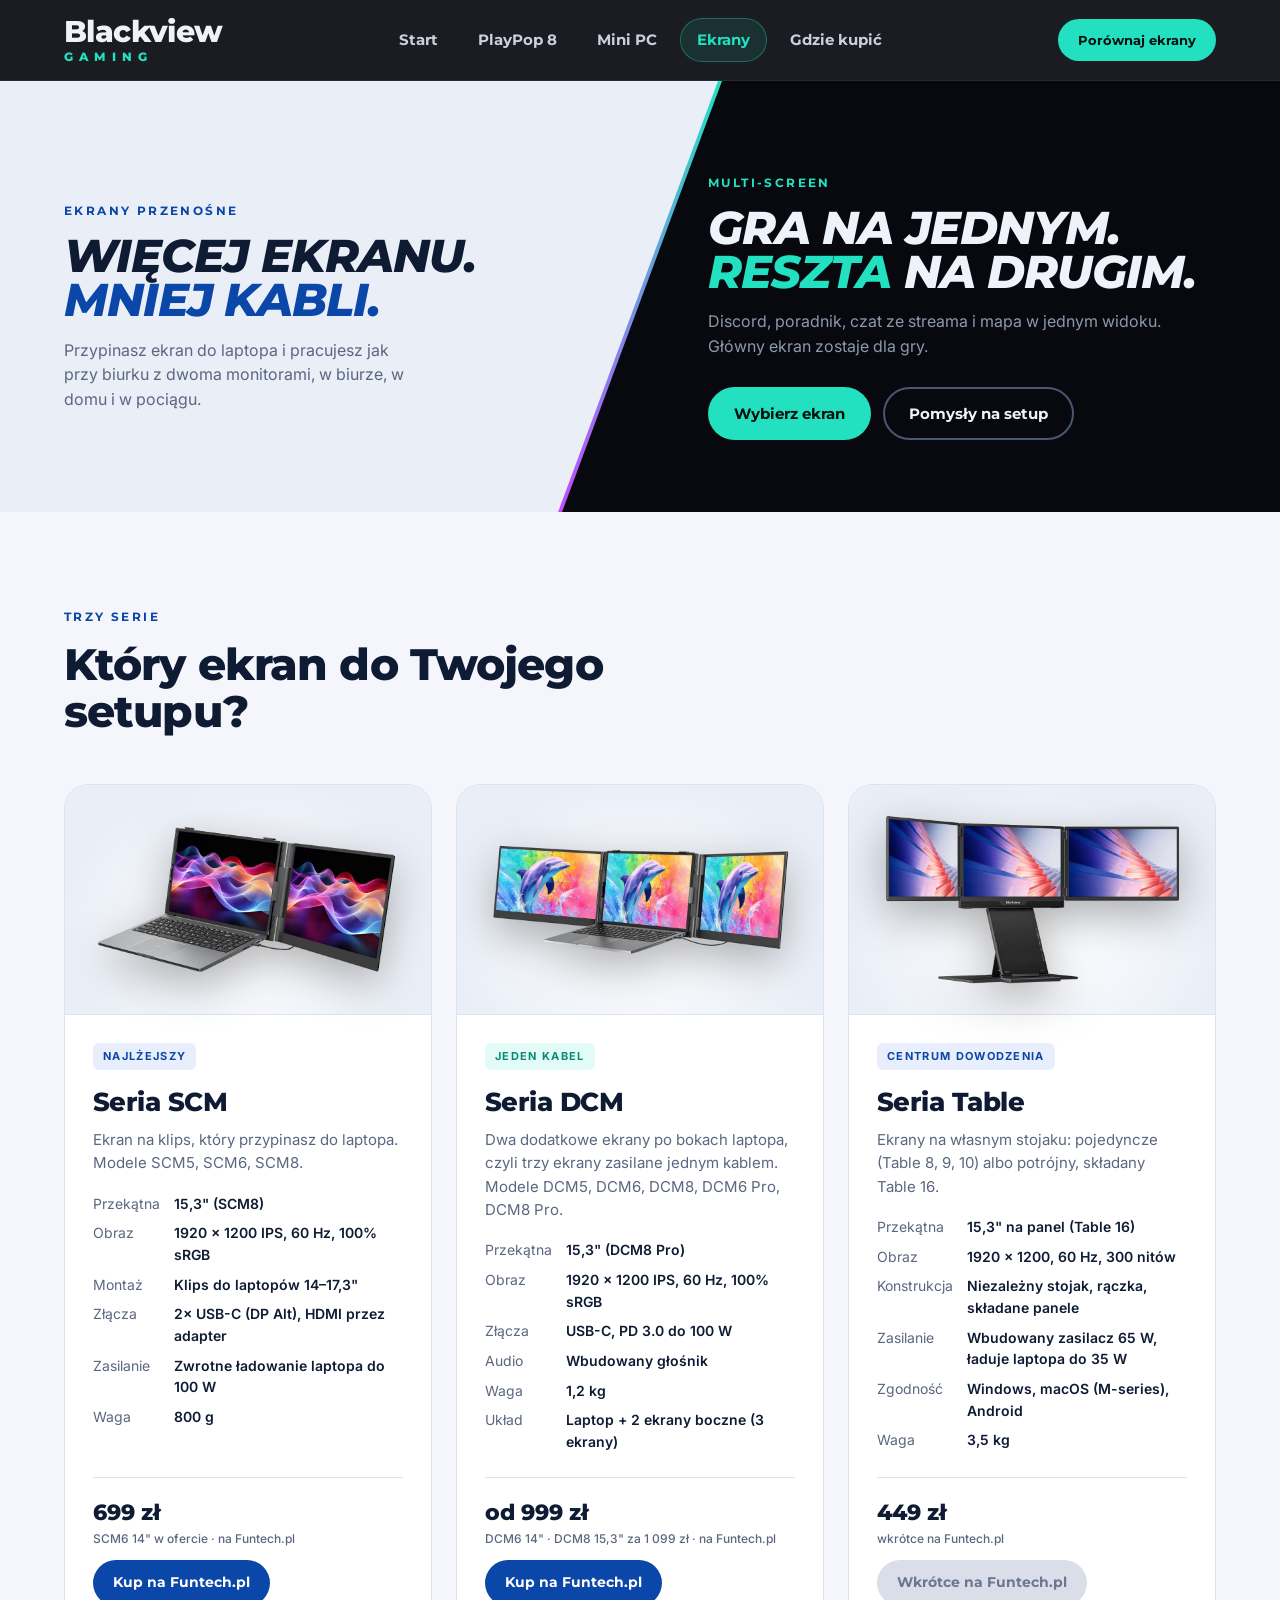
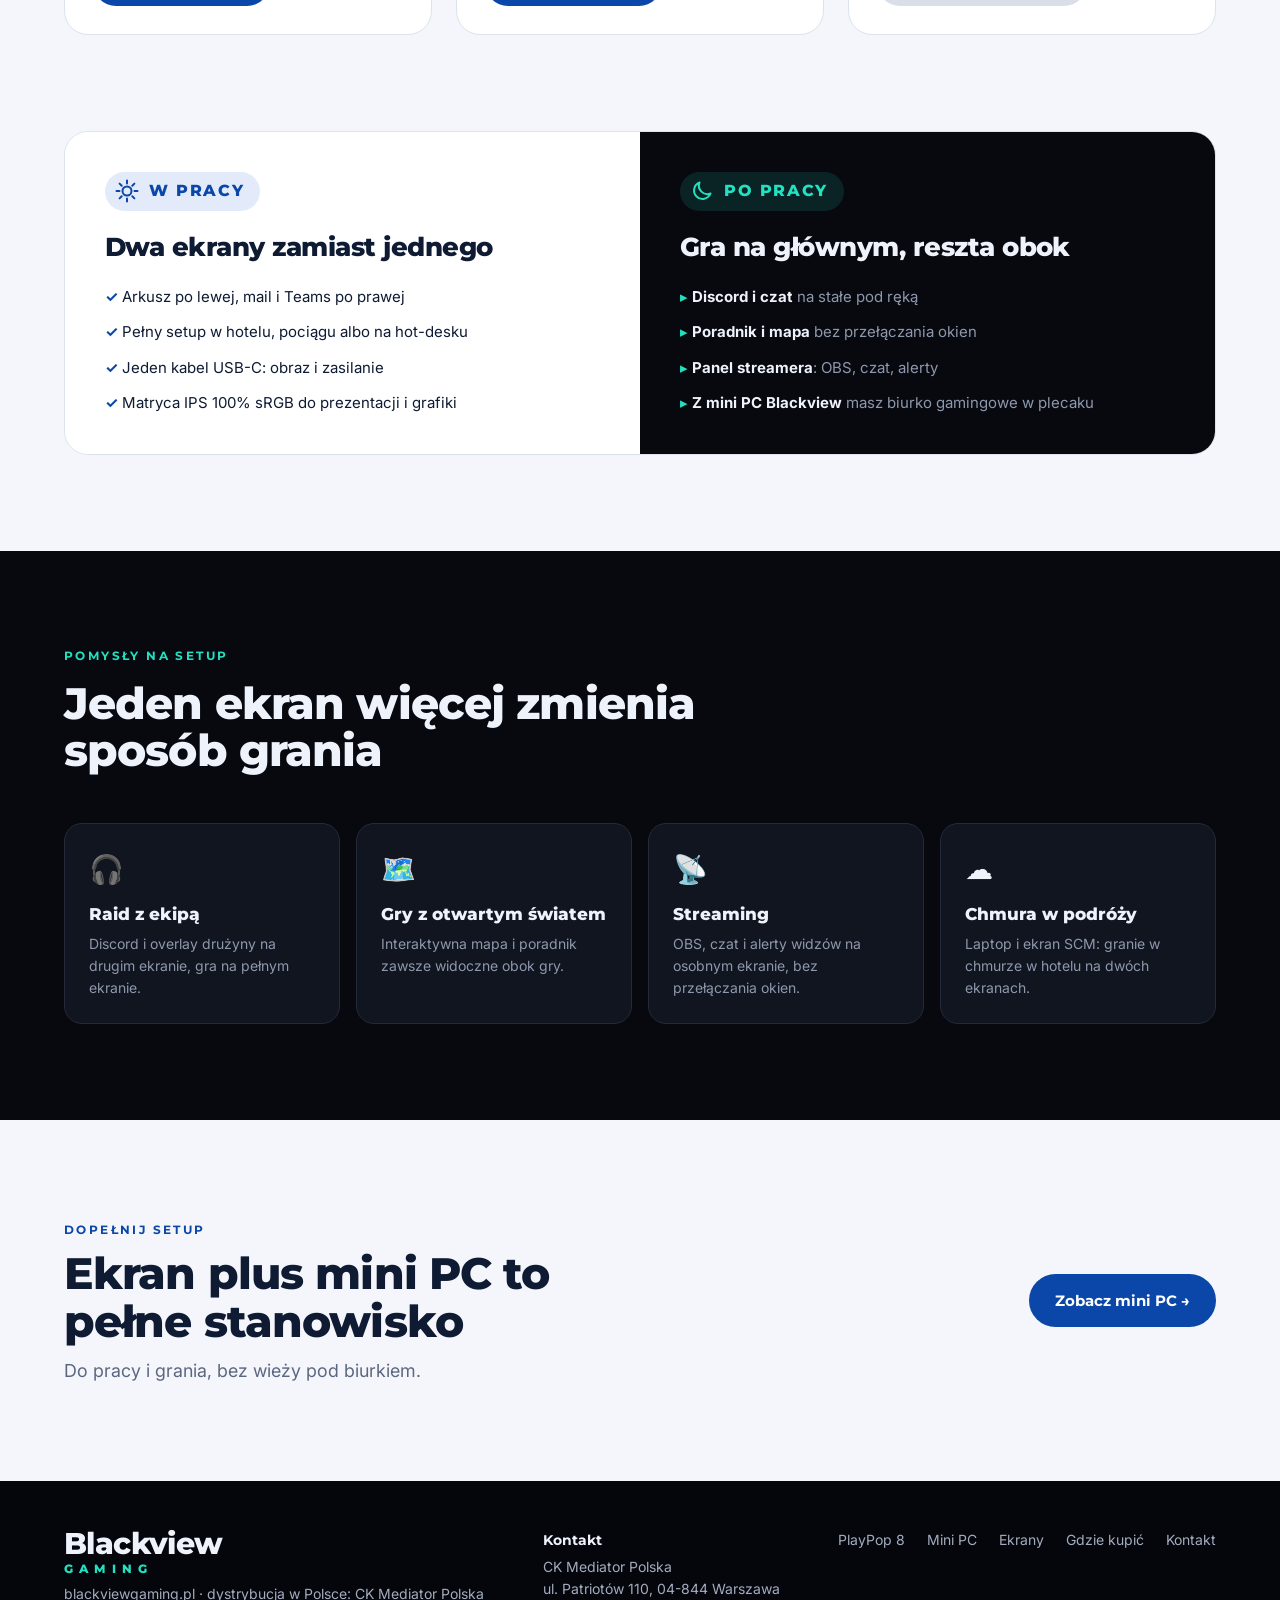
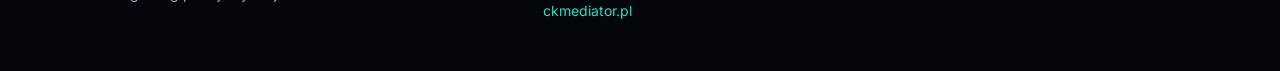
==== commit 535d8004: "Przygotowanie do produkcji: bez dopisków roboczych, Funtech.pl - Usunięty pasek „MAKIETA DO AKCEPTAC" ====
--- a/ekrany.html
+++ b/ekrany.html
@@ -12,8 +12,6 @@
   <link rel="stylesheet" href="assets/css/style.css">
 </head>
 <body>
-
-<div class="mock-bar">MAKIETA DO AKCEPTACJI · teksty robocze · ceny to placeholdery</div>
 
 <header class="site-head">
   <div class="wrap">
--- a/assets/css/style.css
+++ b/assets/css/style.css
@@ -301,21 +301,26 @@
    Podstrony mini PC / ekrany (split light/dark)
    ========================================================== */
 .page-hero { position: relative; overflow: hidden; color: var(--game-ink); background: var(--game-bg); padding: 88px 0 72px; }
+/* ukos jak w hero strony głównej: jasna część szersza, żeby nagłówek nie wchodził na czarne tło */
 .page-hero::before {
   content: ""; position: absolute; inset: 0;
-  background: linear-gradient(110deg, #e9eef7 0 38%, transparent 38.2%);
+  background: #e9eef7;
+  /* liczone od środka strony (tam jest granica kolumn), więc nie wędruje przy szerokich ekranach */
+  clip-path: polygon(0 0, calc(50% + 80px) 0, calc(50% - 80px) 100%, 0 100%);
 }
 .page-hero::after {
-  content: ""; position: absolute; top: 0; bottom: 0; left: 38%; width: 3px;
-  background: linear-gradient(var(--cyan), var(--magenta)); transform: skewX(-20deg); box-shadow: 0 0 20px var(--cyan);
-}
-.page-hero .grid { position: relative; z-index: 2; display: grid; grid-template-columns: .9fr 1.1fr; gap: 40px; align-items: center; }
+  content: ""; position: absolute; inset: 0;
+  background: linear-gradient(var(--cyan), var(--magenta));
+  clip-path: polygon(calc(50% + 78px) 0, calc(50% + 82px) 0, calc(50% - 78px) 100%, calc(50% - 82px) 100%);
+  filter: drop-shadow(0 0 10px var(--cyan));
+}
+.page-hero .grid { position: relative; z-index: 2; display: grid; grid-template-columns: 1fr 1fr; gap: 40px; align-items: center; }
 .page-hero .left { color: var(--office-ink); padding-right: 32px; }
 .page-hero .left .eyebrow { color: var(--office-blue); }
 .page-hero .left p { color: var(--office-muted); margin-top: 16px; max-width: 340px; }
 .page-hero .left .h-display { font-size: clamp(30px, 3.6vw, 48px); }
 .page-hero .right { padding-left: 48px; }
-.page-hero .right .h-display { font-size: clamp(36px, 5vw, 68px); }
+.page-hero .right .h-display { font-size: clamp(30px, 3.6vw, 48px); } /* ten sam rozmiar co po lewej */
 .page-hero .right p { color: var(--game-muted); margin-top: 16px; max-width: 520px; }
 .page-hero .ctas { display: flex; gap: 12px; margin-top: 28px; flex-wrap: wrap; }
 
@@ -444,7 +449,7 @@
   .compare { grid-template-columns: 1fr; }
   .compare .vs { justify-self: center; }
 
-  .page-hero::before { background: linear-gradient(170deg, #e9eef7 0 47%, transparent 47.2%); }
+  .page-hero::before { clip-path: none; background: linear-gradient(170deg, #e9eef7 0 47%, transparent 47.2%); }
   .page-hero::after { display: none; }
   .page-hero .left { padding: 0 0 40px; }
   .page-hero .right { padding-left: 0; }
